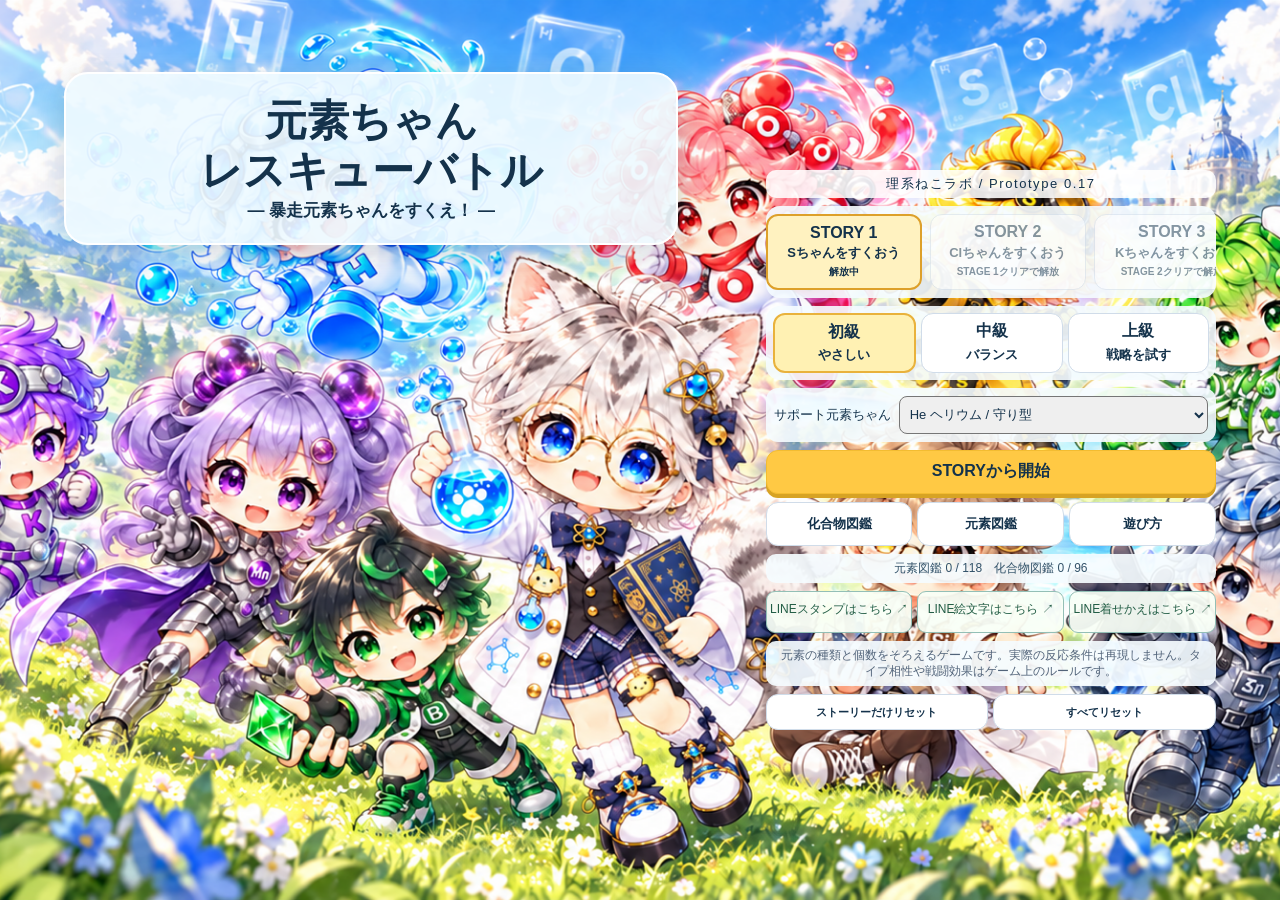
==== docs/preview-017/index.html @ a4f392e4 "Add temporary Prototype 0.17 preview for iPhone validation" ====
<!doctype html><html lang="ja"><head><meta charset="utf-8"><meta name="viewport" content="width=device-width,initial-scale=1,viewport-fit=cover"><title>元素ちゃんレスキューバトル ― 暴走元素ちゃんをすくえ！ ―</title><link rel="icon" href="data:,"><link rel="stylesheet" href="stage.css?v=017-local-20261007"><link rel="stylesheet" href="upgrade.css?v=017-local-20261007"><link rel="stylesheet" href="experience.css?v=017-local-20261007"><link rel="stylesheet" href="identity.css?v=017-local-20261007"></head><body class="recovery015"><main>
<section id="title-screen" class="screen title"><p class="eyebrow">理系ねこラボ / Prototype 0.17</p><div class="title-hero title016"><picture><source media="(max-width:700px)" srcset="assets/title016/mobile.png"><img src="assets/title016/pc.png" alt="原っぱに集まる元素ちゃんたちと理系ねこラボのマイキャラ"></picture><div class="title-copy016"><h1>元素ちゃん<br>レスキューバトル</h1><p class="subtitle">― 暴走元素ちゃんをすくえ！ ―</p></div></div><div id="stage-picker" class="stage-picker"></div><div id="difficulty-picker" class="difficulty-picker"></div><label class="support-picker">サポート元素ちゃん <select id="support-select"></select></label><button id="start-button" class="primary">STORYから開始</button><div class="title-links"><button id="compound-book">化合物図鑑</button><button id="element-book">元素図鑑</button><button class="help-open">遊び方</button></div><p id="collection-progress" class="collection-progress"></p><a class="line-link" href="https://line.me/S/shop/sticker/author/6599833" target="_blank" rel="noopener noreferrer"><b>元素ちゃん達の日常 ↗</b><span>スタンプ・絵文字・着せかえはこちら</span></a><p class="science">元素の種類と個数をそろえるゲームです。実際の反応条件は再現しません。タイプ相性や戦闘効果はゲーム上のルールです。</p></section>
<section id="story-screen" class="screen story" hidden><header><strong id="story-heading"></strong><button id="story-bgm">BGM</button><button id="story-skip">スキップ</button></header><div id="story-cast"></div><div class="dialogue-window"><b id="story-name"></b><p id="story-dialogue"></p><div class="story-controls"><small id="story-step"></small><button id="story-next" class="primary">次へ</button></div></div></section>
<section id="game-screen" class="screen game" hidden><header class="game-header"><b id="stage-label">雑魚戦</b><span id="turn-label"></span><button id="bgm-toggle">BGM OFF</button><button id="se-toggle">SE ON</button><button class="help-open" aria-label="遊び方">?</button></header>
<div class="battle-hud"><section id="enemy-panel" class="hud">
<div id="enemy-avatar"></div><div class="enemy-title"><strong id="enemy-name"></strong><small id="enemy-identity"></small><small id="enemy-gimmick"></small></div>
<div class="hp-line"><label id="enemy-gauge-label">HP</label><b id="enemy-hp-text"></b><progress id="enemy-hp" value="18" max="18"></progress></div>
<div class="enemy-shield">盾 <b id="enemy-shield">0</b> / <span id="break-label">BREAK 0/2</span></div><div id="weakness"></div><div id="rescue-chance" aria-live="polite"></div><div id="resistance"></div>
<div class="next"><small>次の行動</small><b id="next-action"></b></div><div id="enemy-receipt" class="receipt">与ダメージ —</div><div id="mission-strip"></div></section>
<section id="player-panel" class="hud player"><div class="player-summary"><div class="player-top"><strong>元素ラボ</strong><small id="difficulty-label"></small></div><div class="hp-line"><label>HP</label><b id="player-hp-text"></b><progress id="player-hp"></progress></div><div class="player-stats"><span>盾 <b id="shield-value">0</b></span><span>得点 <b id="score-value">0</b></span><span>連鎖 <b id="chain-value">×1.00</b></span><span id="defense-value"></span></div><div id="role-receipt"></div><div id="player-receipt" class="receipt">被ダメージ —</div><small id="role-chain015"></small></div></section></div>
<section class="recipe-panel"><div class="panel-heading"><strong>おすすめ / 作れる <b id="recipe-count"></b></strong><button id="details-button">詳細ヒント</button></div><div id="recipe-list" class="recipe-list"></div></section>
<section class="hand-panel"><div class="panel-heading"><strong>元素ちゃん</strong><small>候補をタップして選択</small></div><div id="hand-grid" class="hand-grid"></div></section>
<footer class="action-bar"><div class="support-row"><span id="support-portrait"></span><div class="support-information"><span id="support-label"></span><div class="charge"><label>サポート <b id="charge-value">0%</b></label><progress id="charge-bar" max="100" value="0"></progress></div></div><button id="special-button">サポート発動</button></div><div id="message" role="status">候補をタップすると必要な元素を選べます。</div><div class="actions"><button id="clear-button">クリア</button><button id="shuffle-button">手札入替</button><button id="emergency-button">緊急入替</button><button id="craft-button" class="primary">組成を完成</button></div></footer></section>
<section id="result-screen" class="screen result" hidden><p id="result-outcome"></p><h1 id="result-title"></h1><div id="rescue-card"></div><div id="result-stats"></div><h2>今回作った化合物</h2><div id="result-list"></div><div class="result-actions"><button id="next-stage-button">次へ</button><button id="replay-button" class="primary">再挑戦</button><button id="title-button">タイトル</button></div></section></main>
<div id="presentation" hidden aria-live="polite"><div id="reaction-particles"></div><div id="presentation-card"></div><small id="composition-counter" hidden></small><div id="reaction-core" hidden></div></div><dialog id="info-modal"><button id="close-modal" class="modal-close">閉じる</button><h2 id="modal-title"></h2><div id="modal-content"></div></dialog><div id="preload" hidden></div>
<script src="preview-storage017.js"></script><script src="data.js?v=017-local-20261007"></script><script src="roles.js?v=017-local-20261007"></script><script src="battle-engine.js?v=017-local-20261007"></script><script src="audio.js?v=017-local-20261007"></script><script src="stage-data.js?v=017-local-20261007"></script><script src="upgrade-data.js?v=017-local-20261007"></script><script src="stage-engine.js?v=017-local-20261007"></script><script src="upgrade-engine.js?v=017-local-20261007"></script><script src="rescue-engine.js?v=017-local-20261007"></script><script src="emblems-v2.js?v=017-local-20261007"></script><script src="identity-data.js?v=017-local-20261007"></script><script src="identity-engine.js?v=017-local-20261007"></script><script src="story-data.js?v=017-local-20261007"></script><script src="content014.js?v=017-local-20261007"></script><script src="content015.js?v=017-local-20261007"></script><script src="content016.js?v=017-local-20261007"></script><script src="content017.js?v=017-local-20261007"></script><script src="story-engine.js?v=017-local-20261007"></script><script src="polish.js?v=017-local-20261007"></script><script src="audio017.js?v=017-local-20261007"></script><link rel="stylesheet" href="rescue013.css?v=017-local-20261007"><link rel="stylesheet" href="final013.css?v=017-local-20261007"><script src="progress015.js?v=017-local-20261007"></script><script src="progress017.js?v=017-local-20261007"></script><script src="special014.js?v=017-local-20261007"></script><script src="engine015.js?v=017-local-20261007"></script><script src="rescue-app.js?v=017-local-20261007"></script><link rel="stylesheet" href="ui014.css?v=017-local-20261007"><script src="ui014.js?v=017-local-20261007"></script><link rel="stylesheet" href="ui015.css?v=017-local-20261007"><script src="ui015.js?v=017-local-20261007"></script><script src="effects017.js?v=017-local-20261007"></script><script src="ui017.js?v=017-local-20261007"></script><link rel="stylesheet" href="ui017.css?v=017-local-20261007"></body></html>
---- docs/preview-017/stage.css ----
:root{font-family:"Yu Gothic","Hiragino Kaku Gothic ProN",Meiryo,sans-serif;color:#152747;background:#e9f0f8}*{box-sizing:border-box}body{margin:0;background:radial-gradient(at 20% 0,#fff8cb,transparent 50%),radial-gradient(at 100% 100%,#d1e9ff,transparent 50%)}button,select{font:inherit;color:inherit}button{cursor:pointer;border:1px solid #d0dce9;border-radius:12px;background:white;padding:8px 12px;min-height:44px;font-weight:700;touch-action:manipulation}button:disabled{opacity:.5}button:focus-visible,select:focus-visible{outline:3px solid #ffae13;outline-offset:2px}.primary{background:#ffc944;box-shadow:0 4px 0 #d7a324;border-color:#f3bc31}[hidden]{display:none!important}.title,.result{text-align:center}.eyebrow{letter-spacing:.12em}h1{font-size:clamp(30px,6vw,52px);line-height:1.2}h1 span{font-size:.48em;letter-spacing:.06em}.difficulty-picker{}.difficulty-picker button{}.difficulty-picker .active{background:#fff1b3;border:2px solid #e9b23c}.difficulty-picker small{}.title-links{}.support-picker{}.support-picker select{border-radius:8px}.science{font-size:12px;line-height:1.8;color:#52647a}
.game-active{}.game{}.game-header{}.game-header b{}.game-header span{}.game-header button{}.battle-hud{}.hud{border:1px solid #d8e4f1;border-radius:16px;background:#ffffffdd}.enemy-top{}.enemy-title{}.enemy-title strong{}.enemy-title small{}#enemy-avatar{}#enemy-avatar img{}.corrupted img{filter:drop-shadow(0 0 4px #bc388a) saturate(1.12)}.corrupted{background:radial-gradient(ellipse,#ad43b84a,transparent 70%);border-radius:50%}.bug{width:42px;height:35px;background:linear-gradient(#82eff3,#36b5df);border:2px solid #408da7;border-radius:45%;display:grid;place-items:center;box-shadow:0 0 12px #57cbe677}.bug:after{content:"• •";font-size:22px;letter-spacing:3px}.hp-line{}.hp-line label{}.hp-line b{}.hp-line progress{}progress{height:9px;border:0;border-radius:20px;overflow:hidden;width:100%;background:#dbe6f0}progress::-webkit-progress-bar{background:#dbe6f0}progress::-webkit-progress-value{background:#f2667d;border-radius:20px}.player progress::-webkit-progress-value{background:#42cea8}.player{background:linear-gradient(130deg,#102748,#21315b);color:white}.player-top{}.player-top small{}.player-stats{}.enemy-shield,#weakness,#resistance{}.next{background:#15284b;color:white;border-radius:8px;padding:4px 8px;display:flex;justify-content:space-between;align-items:center;gap:5px;min-height:31px;font-size:12px}.next small{font-size:10px;white-space:nowrap}.next b{font-size:12px}.receipt{border-radius:6px;background:#e6edf9;color:#193357}.player .receipt{background:#e9ecff;color:#253456}#role-receipt{color:#85f1cf}.charge{}.charge label{}.charge progress::-webkit-progress-value{background:linear-gradient(90deg,#fdc841,#ff8b6b)}
.recipe-panel,.hand-panel,.action-bar{border:1px solid #d0dce9;border-radius:16px;background:#ffffffdc}.panel-heading{}.panel-heading strong{}.panel-heading small{color:#52647a}.panel-heading button{}.recipe-list{scrollbar-width:thin}.recipe-card{border-radius:12px;border:2px solid #ffffff7f;background:linear-gradient(135deg,var(--tc),#25344e);color:white;box-shadow:inset 0 0 0 2px #ffffff18}.type-emblem{position:absolute;inset:0;width:100%;height:100%;pointer-events:none}.recipe-card>strong{z-index:1}.compound-name{z-index:1}.type-role{z-index:1}.effect-summary{z-index:1;text-align:center}.recipe-card.weakness{border-color:#ffdc67;box-shadow:0 0 0 1px #dfac4a}.hand-panel{}.hand-grid{}.element-card{background:linear-gradient(135deg,#fff,var(--tint));border:2px solid #e0e7ef}.element-card img{pointer-events:none}.identity-badge{text-align:left;background:#fffffff0;border:1px solid #cfdaeb;border-radius:8px;z-index:1}.identity-badge strong{}.identity-badge small{}.is-selected{border-color:#eaad20;box-shadow:inset 0 0 0 2px #ffce4b;transform:translateY(-2px)}.card-glow{animation:glow .6s alternate infinite}.action-bar{}.support-row{}.support-row button{}#message{}.actions{}.actions button{}.actions .primary{}
#presentation{position:fixed;inset:0;z-index:20;display:grid;place-items:center;background:#17264d38}#presentation-card{background:linear-gradient(145deg,#fcfeff,#e7f2ff);padding:26px;border:3px solid #fff;border-radius:24px;box-shadow:0 20px 70px #18284d55;text-align:center;width:min(84vw,420px);color:#19294c;transform-origin:center;will-change:transform,opacity}#presentation-card strong{display:block;font-size:40px;line-height:1.3}#presentation-card p{font-size:15px;margin:10px 0;line-height:1.6}#presentation-card img{width:160px;height:175px;object-fit:contain}#presentation-card .discovery{color:#b36b00;font-size:15px}.shake{animation:shake .25s linear}.hit{animation:glow .45s ease}.modal-close{}dialog{border:1px solid #c7d9ed;border-radius:20px}dialog::backdrop{background:#182f5677}.book-grid{}.book-item{border:1px solid #d9e4ef;border-radius:12px;text-align:center;background:#f4f8ff}.book-item img{}.book-item strong,.book-item small{}.book-item p{}.result h1{}.result #rescue-card img{}#result-stats{}#result-list{}.result-chip{background:#e7f1ff;border-radius:8px}.result h2{}.result>button{}@keyframes shake{25%,75%{transform:translateX(5px) rotate(1deg)}50%{transform:translateX(-5px) rotate(-1deg)}}@keyframes glow{50%{filter:brightness(1.25);box-shadow:0 0 15px #ffaa37}}
@media(max-width:600px){.game{}.game-header{}.game-header b{}.game-header span{}.game-header button{}.battle-hud{}.hud{border-radius:12px}.enemy-top{}#enemy-avatar{}.enemy-title strong{}.enemy-title small{}.hp-line{}.hp-line b{}.enemy-shield,#weakness,#resistance{}.next{padding:3px 5px;min-height:27px;display:grid;grid-template-columns:1fr;gap:0}.next small{font-size:9px}.next b{font-size:10px;line-height:14px}.receipt{}.player-top{}.player-top strong{}.player-stats{}.charge label{}#role-receipt{}.recipe-panel,.hand-panel,.action-bar{border-radius:12px}.panel-heading{}.recipe-list{}.recipe-card{}.compound-name{}.type-role{}.effect-summary{}.hand-grid{}.element-card img{}.identity-badge{}.identity-badge strong{}.identity-badge small{}.support-row{}.support-row button{}#message{}.actions button{}.title,.result{}.difficulty-picker{}.difficulty-picker button{}.difficulty-picker small{}#presentation-card{padding:20px}#presentation-card strong{font-size:34px}}
@media(prefers-reduced-motion:reduce){.shake,.hit,.card-glow{animation:none}}
---- docs/preview-017/upgrade.css ----
.stage-picker{}.stage-picker button{}.stage-picker span{}.stage-picker small{}.stage-picker .active,.support-choices .active{border:2px solid #dda02a;background:#fff2c0}
.game{}
#enemy-panel{}.enemy-top{}#enemy-avatar{}#enemy-avatar img{animation:boss-idle 3s ease-in-out infinite}.enemy-title strong{}.enemy-title small{}.enemy-title{}.boss-mode .hp-line{}.enemy-shield,#weakness,#resistance{}.next{min-height:34px}.calming{background:radial-gradient(ellipse,#68d5d566,transparent 75%)}.calming img{filter:drop-shadow(0 0 7px #5ed0ff)}.boss-enter{animation:boss-enter .8s ease-out}.corrupted img{filter:drop-shadow(0 0 7px #b02e96) saturate(1.15)}.bug{margin:44px auto;transform:scale(1.5)}
.recipe-card{border:2px solid #6f879f;background:linear-gradient(130deg,#2a3d5a,#17263e);box-shadow:inset 0 0 0 2px #fff2}.recipe-card.weakness{border-color:#ffc953;background:linear-gradient(130deg,#54442e,#17263e)}.role-mark{font-weight:900;color:var(--role-color);text-shadow:0 1px #061429}.recipe-card strong{}.type-role{background:#ffffff18;border-radius:5px}.effect-summary{font-weight:700}.compound-name{}.identity-badge small{}
.support-row{}.support-row button{}.support-row>span:nth-child(2){}.support-row small{}#support-portrait{}.support-image{border-radius:12px}.support-image img{}.ne-portrait img{position:absolute;width:340%;height:340%;max-width:none;left:-142%;top:-106%;object-fit:fill}.ready{background:linear-gradient(130deg,#fff0aa,#ffb85c);color:#402a0d;border:2px solid #e4a135;box-shadow:0 0 10px #ffce65;animation:ready-pulse 1.2s ease-in-out infinite}
.support-choices{display:grid;grid-template-columns:repeat(2,minmax(0,1fr));gap:8px}.support-choices button{display:grid;gap:6px;text-align:center;padding:8px}.support-choices .support-image{}.support-choices small{font-size:11px}.support-choices span:not(.support-image){}#support-go{}
#reaction-particles{position:fixed;inset:0;pointer-events:none}.reaction-copy{position:absolute;object-fit:contain;filter:drop-shadow(0 0 8px #ffe380);z-index:21;pointer-events:none}#presentation-card{z-index:22;position:relative}.forming{box-shadow:0 0 70px #ffd75d!important;transform:scale(.88)!important}.forming>strong{visibility:hidden}#presentation-card>.support-image{width:180px;height:190px}.is-selected{transform:translateY(-4px);box-shadow:0 0 14px #ffc83b,inset 0 0 0 2px #ffcf4d}.hit{animation:impact .42s ease-in-out}
@keyframes boss-idle{50%{transform:translateY(-4px) rotate(1deg)}}@keyframes boss-enter{from{transform:scale(.8);opacity:.4}to{transform:scale(1);opacity:1}}@keyframes ready-pulse{50%{box-shadow:0 0 18px #ffbf38}}@keyframes impact{25%{transform:translateX(-4px);filter:brightness(1.3)}75%{transform:translateX(4px)}}
@media(max-width:600px){
 .game{}
 .battle-hud{}
 #enemy-panel{}
 .enemy-top{}
 .enemy-title strong{}.enemy-title small{}
 #enemy-avatar{}
 #enemy-panel>.hp-line,#enemy-panel>.enemy-shield,#weakness,#resistance,#enemy-panel>.next{}
 #enemy-panel>.hp-line{}
 #enemy-panel>.hp-line label{}#enemy-hp-text{}#enemy-panel progress{}
 .enemy-shield{}.enemy-shield>span{}
 #weakness,#resistance{}
 .next{gap:2px;padding:4px;min-height:41px}.next b{font-size:11px;line-height:15px;overflow-wrap:anywhere}
 #enemy-receipt{}
 .player{}.player-top strong{}.player-top small{}.player-stats{}.hp-line b{}.receipt{}#role-receipt{}
 .recipe-card{}.role-mark{}.recipe-card strong{}.compound-name{}.type-role{}.effect-summary{}
 .identity-badge{}.identity-badge small{}.element-card img{}
 .support-row button{}.support-row{}#support-label b{}#message{}.actions button{}
 .stage-picker{}.stage-picker button{}.stage-picker span{}.title h1{}.difficulty-picker{}
}
@media(max-height:730px) and (max-width:600px){.game{}.game-active{}}
.recipe-card>strong{}.recipe-card>.role-mark{}.recipe-card>.type-role{}.recipe-card>.compound-name{}.recipe-card>.effect-summary{}.recipe-card{}.recipe-card>*{}
@media(min-width:601px){.hand-grid .element-card img{}}
.barrier:after{content:'□ バリア';position:absolute;inset:20% 10%;border:3px solid #75caff;border-radius:20px;background:#4cafff44;display:grid;place-items:center;font-size:20px;color:white;pointer-events:none;animation:impact .6s}
.recovering:after{content:'＋ 回復';position:absolute;inset:20% 10%;border-radius:20px;background:#3adcac66;display:grid;place-items:center;font-size:22px;pointer-events:none;animation:impact .6s}
.break-reaction{animation:impact .8s ease-in-out;filter:brightness(1.3)}
@media(prefers-reduced-motion:reduce){#enemy-avatar img,.ready,.boss-enter,.hit,.break-reaction,.barrier:after,.recovering:after{animation:none}}
---- docs/preview-017/experience.css ----
.game{}
.battle-hud{}
#enemy-panel{}
#enemy-avatar{}
.enemy-top{}.enemy-title strong{}
#enemy-panel>.hp-line{}
#enemy-panel>.hp-line label{}#enemy-hp-text{}
#enemy-panel>.hp-line progress{}
#enemy-receipt{font-weight:900}
#rescue-chance{font-weight:900;color:#8b4d00}
#rescue-chance:empty{}
.player{}.player>.hp-line,.player>.player-stats,.player>.charge,.player>#role-receipt,.player>#player-receipt{}
.player>.hp-line{}.player>.hp-line b{}.player>.hp-line progress{}
.player>.charge{}.player>.player-top{}
.player>.support-row{border-left:1px solid #ffffff35;text-align:center}
.player #support-portrait{}.player #support-label b{}.player #support-label small{}.player .support-row>span:nth-child(2){}
.player #special-button{}
.action-bar{}#message{}
.recipe-list{}.recipe-card{}.recipe-card>.role-mark{}.recipe-card>strong{}.recipe-card>.compound-name{}.recipe-card>.type-role{}.recipe-card>.effect-summary{}
.recipe-card[data-recommended=true]{border-color:#ffcd62;box-shadow:inset 0 0 0 2px #fff2,0 0 6px #ffd86b66}
.recipe-card[data-recommended=true] .role-mark:after{content:'推';color:#ffd978}
#presentation{background:#17264d22}
#presentation.composition{display:block}
#presentation.composition #presentation-card{position:absolute;left:50%;top:var(--reaction-y);translate:-50% -50%;padding:12px;width:min(82vw,350px);min-height:155px}
#presentation.composition #presentation-card p{margin:5px 0;font-size:12px;line-height:1.4}
#presentation.composition #presentation-card strong{font-size:34px}
#presentation.composition #presentation-card small{font-size:11px}
#presentation.composition #presentation-card.forming{visibility:hidden}
#reaction-core{display:none;position:absolute;left:50%;top:var(--reaction-y);translate:-50% -50%;width:108px;height:108px;border:4px double #9af7ff;border-radius:32%;background:radial-gradient(circle,#f7fdff,#75deee 38%,#1f567b 80%);box-shadow:0 0 calc(15px + var(--level,0)*35px) #9cf8ff;color:#093a57;place-content:center;text-align:center;z-index:23}
#reaction-core span{font-size:10px;font-weight:900}#reaction-core b{display:block;font-size:25px}#presentation.composition #reaction-core.collecting{display:grid}
.core-pulse{animation:core-pulse .18s ease-out}.core-flash{filter:brightness(1.7)}
.near-rescue{background:radial-gradient(ellipse,#ffdd8555,transparent 75%)}.near-rescue img{filter:drop-shadow(0 0 8px #fff2bb) saturate(.9)}
.weak-impact{animation:weak-impact .6s}.break-reaction{animation:weak-impact .7s;filter:brightness(1.3)}
@keyframes core-pulse{50%{scale:1.12}}@keyframes weak-impact{25%{transform:translateX(-7px)}50%{transform:translateX(6px);filter:brightness(1.25)}75%{transform:translateX(-3px)}}
@media(max-width:600px){
 .game{}
 .battle-hud{}
 #enemy-panel{}
 #enemy-avatar{}
 .enemy-title strong{}.enemy-top{}
 #enemy-panel>.hp-line,#enemy-panel>.enemy-shield,#weakness,#resistance,#enemy-panel>.next,#rescue-chance{}
 #enemy-panel>.hp-line{}
 #enemy-panel>.hp-line label{}
 #enemy-hp-text{}
 #enemy-panel>.hp-line progress{}
 #enemy-receipt{}
 #rescue-chance{}.enemy-shield{}
 #weakness,#resistance{}.next{min-height:34px;padding:3px}.next b{font-size:10px;line-height:12px}
 .player{}.player>.hp-line,.player>.player-stats,.player>.charge,.player>#role-receipt,.player>#player-receipt{}
 .player>.hp-line b{}.player>.hp-line progress{}.player>.player-top{}
 .player>.charge{}.player-stats{}.player .receipt{}
 .recipe-list{}.recipe-card{}
 .recipe-card>.role-mark{letter-spacing:-.5px}.recipe-card>strong{}.recipe-card>.compound-name{letter-spacing:-.4px}.recipe-card>.type-role{}.recipe-card>.effect-summary{}
 .element-card{}.element-card img{}
 .identity-badge{}.identity-badge strong{}.identity-badge small{}
 .action-bar{}.support-row{}.support-row button{}
 #support-portrait{}#support-label b{}#support-label small{}.support-row{}
 #message{text-overflow:ellipsis}
 .actions button{}.actions{}
 #presentation.composition #presentation-card{width:300px;padding:9px;min-height:152px}
 #presentation.composition #presentation-card strong{font-size:30px}
 #presentation-card>.support-image{width:150px;height:156px}
}
@media(max-height:730px) and (max-width:600px){.game{}.game-active{}}
@media(prefers-reduced-motion:reduce){.core-pulse,.weak-impact,.break-reaction{animation:none}}
---- docs/preview-017/identity.css ----
/* 0.11 only: numerical HUD, compact recommendations and role effects. */
.battle-hud{}
.game{}
#enemy-avatar{}
#enemy-panel{}
.enemy-top{}
.recipe-card{}
.element-card img{transform:scale(1)}
#enemy-gimmick{color:#866025;text-overflow:ellipsis}
.hp-line{}
.hp-line progress{}
.hp-line b{text-align:right}
.compound-name{font-weight:900!important}
.recipe-card{}
.recipe-card{}
.recipe-card>.role-mark{}
.recipe-card .type-role{}
.role-mark:after{content:none!important}
.recommend-tag{background:#ffdf68;color:#573800;border-radius:8px;font-weight:900;z-index:2}
.reason-summary{color:#fff1b2;font-weight:800;z-index:1}
.hp-line label{}.hp-line b{}.hp-line progress{}
.recipe-card sub{}
.ar-portrait img{width:300%!important;height:300%!important;max-width:none!important;position:absolute;left:-52%!important;top:-120%!important;object-fit:contain}
.presentation[data-role] .presentation-card{background:radial-gradient(circle at 25% 10%,#46557e,#121d38 72%);color:white;border:3px double #a7bcff;box-shadow:0 0 0 5px #17274a99,0 12px 34px #17274a80,inset 0 0 30px #718bff44}
.presentation[data-role=ATTACK] .presentation-card{border-color:#ffb77a;background:radial-gradient(circle at 25% 10%,#b54f35,#441d32 72%)}
.presentation[data-role=HEAL] .presentation-card{border-color:#9dfad8;background:radial-gradient(circle at 25% 10%,#278d77,#102f44 72%)}
.presentation[data-role=DEFENSE] .presentation-card,.presentation[data-role=SHIELD] .presentation-card{border-color:#9adaff;background:radial-gradient(circle at 25% 10%,#416eae,#152440 72%)}
.ability-role{font-size:16px;font-weight:900;letter-spacing:2px;color:#ffeaac}
.presentation-card .compound-name{color:inherit}
.presentation-card .reaction-core{background:radial-gradient(circle,#fff6b8,#ff874b 70%,#952955)!important;border:4px double #fff8d0!important;box-shadow:0 0 28px #ffaf65!important}
.presentation[data-role=HEAL] .reaction-core{border-radius:50%!important;background:radial-gradient(circle,#d7fff2,#4ed9a1 70%,#1b7762)!important}
.presentation[data-role=DEFENSE] .reaction-core,.presentation[data-role=SHIELD] .reaction-core{border-radius:12px 12px 40px 40px!important;background:linear-gradient(135deg,#e4f5ff,#508ed5)!important}
.role-receipt,#role-receipt,#enemy-receipt{font-weight:900!important}
@media(max-width:600px){
 .game{}
 .battle-hud{}
 #enemy-avatar{}
 #enemy-panel{}
 #enemy-panel>.hp-line,#enemy-panel>.enemy-shield,#weakness,#resistance,#enemy-panel>.next,#rescue-chance{}
 #enemy-gimmick{}
 .enemy-title{}
 .enemy-top{}
 .element-card img{transform:scale(1.06)}
 .hp-line{}
 .hp-line b{text-align:left!important}
 .hp-line progress{}
 .recipe-card{}
 .recipe-card .role-mark{}
 .recipe-card .formula{}
 .compound-name{}
 .recommend-tag{}
 .effect-summary{}
 .reason-summary{}
 .element-card img{}
 .support-row{}
 .support-row .support-portrait{}
 .support-row button{}
 #enemy-receipt,#role-receipt{}
 .player-panel{}
 .player-panel h2{}
}
#presentation[data-role] #presentation-card{background:radial-gradient(circle at 25% 10%,#46557e,#121d38 72%);color:white;border:3px double #a7bcff;box-shadow:0 0 0 5px #17274a99,0 12px 34px #17274a80,inset 0 0 30px #718bff44}
#presentation[data-role=ATTACK] #presentation-card{border-color:#ffb77a;background:radial-gradient(circle at 25% 10%,#b54f35,#441d32 72%)}
#presentation[data-role=HEAL] #presentation-card{border-color:#9dfad8;background:radial-gradient(circle at 25% 10%,#278d77,#102f44 72%)}
#presentation[data-role=DEFENSE] #presentation-card,#presentation[data-role=SHIELD] #presentation-card{border-color:#9adaff;background:radial-gradient(circle at 25% 10%,#416eae,#152440 72%)}
#presentation[data-role] #reaction-core{border:4px double #fff8d0!important;box-shadow:0 0 28px #ffaf65!important}
#presentation[data-role=HEAL] #reaction-core{border-radius:50%!important;background:radial-gradient(circle,#d7fff2,#4ed9a1 70%,#1b7762)!important}
#presentation[data-role=DEFENSE] #reaction-core,#presentation[data-role=SHIELD] #reaction-core{border-radius:12px 12px 40px 40px!important;background:linear-gradient(135deg,#e4f5ff,#508ed5)!important}
---- docs/preview-017/rescue013.css ----
/* 0.13: small, opaque reading panel; original one-by-one absorption stays intact. */
#presentation #presentation-card,#presentation[data-phase=absorbing] #presentation-card.forming{background:linear-gradient(145deg,#fffef8,#eaf7ff)!important;border:3px solid #e4ba56!important;border-radius:24px!important;box-shadow:0 8px 32px #10264d66!important;color:#152a48!important;text-shadow:none!important;}
#presentation.composition #presentation-card{padding:18px 22px!important;width:min(88vw,480px)!important}
#presentation[data-phase=absorbing] #presentation-card.forming>*{opacity:1!important}
#presentation-card>span,#presentation-card>p,#presentation-card>small{font-weight:800!important}
#presentation-card .completion-name{line-height:1.25!important;margin:10px 0!important}
#composition-counter{translate:-50% 155px!important;background:#17325f!important;z-index:106}
.element-card{}
.element-card img{box-sizing:border-box;transform:none!important}
.selection-order{z-index:3;border-radius:50%;background:#15395e;color:#fff;font-weight:900;box-shadow:0 0 8px #fff}
.element-card.is-selected{box-shadow:inset 0 0 0 3px #e6ad29,0 0 12px #ffd967!important}
.recipe-card.is-picked{box-shadow:inset 0 0 0 3px #ffda69,0 0 8px #ffcd55!important}
.support-row{background:#eef7ff!important;border:1px solid #c4d9ec;border-radius:14px}
#support-portrait{}
#support-label{}#support-label b{}#support-label small{}#support-label .support-effect{color:#245775;font-weight:800}
#special-button{}
.support-choices>button{display:grid!important;grid-template-columns:86px minmax(0,1fr)!important;align-content:center;gap:5px!important;flex-basis:260px!important;min-height:150px!important;text-align:left;background:#eef7ff}
.support-choices .support-image{}.support-choices b,.support-choices small,.support-choices strong{grid-column:2}
.locked-book{background:#24354d!important;color:#d5dfec!important;min-height:210px}.locked-book .unknown-avatar{font-size:56px;line-height:100px;background:#17283c;border-radius:42% 42% 35% 35%;width:100px;align-self:center;color:#bac9d8}.locked-book strong{font-size:25px}.locked-book p{color:#d5dfec}
.collection-progress{color:#325269}.line-link{display:flex;flex-direction:column;justify-content:center;align-items:center;min-height:48px;margin:10px auto;color:#19543e;text-decoration:none;background:#eaffed;border-radius:12px;border:1px solid #aad6b2;font-size:12px;max-width:380px}.line-link b{font-size:14px}
#mission-strip{font-size:11px;font-weight:800;color:#354d68;display:flex;flex-wrap:wrap;gap:4px 10px;margin-top:3px}.mission-done{color:#805809}.collection-toast{position:fixed;z-index:120;left:50%;top:70px;transform:translateX(-50%);width:min(88vw,440px);padding:14px;background:#fffcec;border:2px solid #efc552;border-radius:16px;box-shadow:0 5px 24px #102e4c55;color:#15324e;font-weight:800;animation:registration-flash .5s ease-out;pointer-events:none}.collection-toast strong{display:block;font-size:20px}.collection-toast small{display:block;font-size:12px;line-height:1.4}.collection-toast img{height:60px;width:60px;object-fit:contain;float:left;margin-right:10px}.study-card{background:#eef9ff;border:1px solid #bed9ec;border-radius:16px}.study-card b{}.combo-pop{position:absolute;right:10px;bottom:28px;color:#694512;background:#fff7d8;border-radius:12px;padding:8px;z-index:5;font-weight:900;animation:registration-flash .5s}
@keyframes registration-flash{0%{filter:brightness(2);scale:.9}50%{filter:brightness(1.3);scale:1.05}100%{filter:none;scale:1}}
@media(max-width:600px){.element-card img{}.support-row{}#support-portrait{}#support-label{}#support-label b{}#support-label small{}#special-button{}.game{}.support-choices>button{flex-basis:230px!important;grid-template-columns:92px minmax(0,1fr)!important}.support-choices .support-image{}#presentation.composition #presentation-card{padding:14px!important}#presentation-card .completion-name{font-size:25px!important}#composition-counter{translate:-50% 155px!important;font-size:14px}#mission-strip{font-size:9px;line-height:11px;gap:2px 6px}.collection-toast{top:45px}.title{}.title .stage-picker{}.title .line-link{}.title h1{}}
@media(prefers-reduced-motion:reduce){.collection-toast,.combo-pop{animation:none}}
---- docs/preview-017/final013.css ----
@media(max-width:600px){.element-card img{}}
.collection-toast img{animation:portrait-reveal .65s ease-out}
#presentation-card.forming>strong{visibility:visible!important;opacity:1!important}
@keyframes portrait-reveal{0%{filter:brightness(0);opacity:1}35%{filter:brightness(0)}60%{filter:brightness(3)}100%{filter:none}}
@media(prefers-reduced-motion:reduce){.collection-toast img{animation:none}}
---- docs/preview-017/ui014.css ----
.line-links{}.line-links a{border:1px solid #b4c7c9;border-radius:10px;color:#225d45;text-decoration:none;background:#f0fff5}.reset-links{}.reset-links button{}.title .stage-picker{}
.recipe-card[data-role=ATTACK]{background:linear-gradient(145deg,#fff5f1,#ffd9d1)!important;border-color:#ae2837!important;color:#67182a!important}.recipe-card[data-role=DEFENSE],.recipe-card[data-role=SHIELD]{background:linear-gradient(145deg,#f3fbff,#cee6ff)!important;border-color:#2765a3!important;color:#153e70!important}.recipe-card[data-role=HEAL]{background:linear-gradient(145deg,#f2fff7,#c9efda)!important;border-color:#28794f!important;color:#174b31!important}.recipe-card[data-role=UTILITY],.recipe-card[data-role=COMBO_SUPPORT]{background:linear-gradient(145deg,#fffef0,#ffecb0)!important;border-color:#907114!important;color:#624a05!important}
.recipe-card>strong,.recipe-card>.compound-name,.recipe-card small,.recipe-card>.role-mark{color:inherit!important;text-shadow:none!important}.recipe-card>.compound-name{font-weight:900!important}.recipe-card>.role-mark{background:#ffffffa6;border-radius:5px}.recipe-card.weakness{box-shadow:inset 0 0 0 2px #e7b600,0 0 9px #ffd44c;animation:weak-aura 1.8s ease-in-out infinite}.recipe-card.manual-only{cursor:default}.auto-select-control{font-size:10px;display:flex;align-items:center;gap:3px}.auto-select-control[hidden]{display:none}.auto-select-control input{width:18px;height:18px;margin:0}
#presentation.composition[data-role=ATTACK] #presentation-card{background:linear-gradient(135deg,#fff8f4,#ffd4cb)!important;border-color:#b73142!important;color:#641724!important}#presentation.composition[data-role=DEFENSE] #presentation-card,#presentation.composition[data-role=SHIELD] #presentation-card{background:linear-gradient(135deg,#f5fcff,#c8e5ff)!important;border-color:#286ba8!important;color:#133f70!important}#presentation.composition[data-role=HEAL] #presentation-card{background:linear-gradient(135deg,#f5fff8,#bcf0d6)!important;border-color:#25805b!important;color:#164f39!important}#presentation.composition[data-role=UTILITY] #presentation-card,#presentation.composition[data-role=COMBO_SUPPORT] #presentation-card{background:linear-gradient(135deg,#fffef2,#ffe9a4)!important;border-color:#a37c16!important;color:#5c450a!important}#presentation.composition #presentation-card .completion-name{color:inherit!important}#presentation-card .ability-role{color:inherit!important;background:#ffffffa6!important}
.synthesis-row{}.synthesis-row label{font-weight:900}.synthesis-row progress{accent-color:#da9b10}.synthesis-row button{background:#fff1b2;border-color:#b88415;color:#593901}.synthesis-row .ready{box-shadow:0 0 12px #ffd345;animation:weak-aura 1.3s infinite}.game{}
.book-controls{z-index:2;background:#fff}.book-controls select,.book-controls button{}.book-controls span{}.book-new{position:relative;outline:3px solid #f6b300;animation:book-unlock 1s}.book-new-label{display:block;background:#ffe369;color:#604000;font-size:12px;font-weight:900;border-radius:6px;padding:3px}.book-new .book-portrait{animation:book-reveal .8s both}.confirm-actions{display:flex;gap:20px;justify-content:center}.confirm-actions button{min-width:90px;min-height:44px}.special-choices{}.special-choices button{background:#fff4bc}.special-choices b{}.special-choices strong{}.special-stack{position:fixed;left:50%;top:68%;width:105px;z-index:30;text-align:center;font-size:20px;font-weight:900;color:#463000;filter:drop-shadow(0 0 12px #ffe36b)}.special-stack img{width:100px;height:100px;object-fit:contain;filter:drop-shadow(-10px 0 2px #ffffffb0) drop-shadow(10px 0 2px #ffd840b0)}.special-stack b{display:block;background:#fff4c2;border:2px solid #b57b00;border-radius:8px}.special-stack span{position:absolute;right:-14px;top:15px;background:#fff;border-radius:50%;font-size:16px;padding:5px}.special-synthesis #presentation-card{box-shadow:0 0 0 6px #ffec81,0 0 50px #ffd236!important}.special-synthesis .flight-token{width:110px;height:110px;box-shadow:0 0 0 8px #ffed82,0 0 45px #ffc231}.special-blessing{box-shadow:inset 0 0 0 4px #ffe355,0 0 24px #77ffd1}
.impact-ring{position:absolute;left:28%;top:45%;z-index:6;border:3px solid #e99842;border-radius:50%;width:70px;height:70px;display:grid;place-items:center;color:#752819;font-size:17px;font-weight:900;pointer-events:none;animation:impact-ring .85s both}.impact-ring.weak,.impact-ring.special{border:6px double #ffc533;background:#fff6c9b0;width:110px;height:110px;color:#8a3114}.impact-ring.special{width:135px;height:135px}.impact-ring.resist{width:35px;height:35px;border:1px solid #a0acb7;color:#596677;font-size:11px;animation:gentle-tap .65s}.impact-spark{position:absolute;left:35%;top:50%;z-index:5;width:6px;height:6px;background:#ffd146;border-radius:2px;animation:impact-spark .75s both;--angle:0deg}.impact-spark.resist{background:#a8b2bd;width:3px;height:3px}.impact-now[data-impact=weak] #enemy-avatar,.impact-now[data-impact=special] #enemy-avatar{animation:enemy-impact .5s}.impact-now[data-impact=resist] #enemy-avatar{animation:gentle-tap .3s}
/* Original masters stay byte-identical. Masks remove stamp lettering only in display. */
img[src$="/Si.png"]{clip-path:polygon(55% 8%,100% 8%,100% 100%,30% 100%,30% 70%,40% 60%,40% 43%,50% 35%,50% 20%)}img[src$="/Zn.png"]{clip-path:polygon(27% 7%,67% 0%,78% 13%,79% 100%,17% 100%,17% 75%,25% 58%,20% 32%)}
@keyframes weak-aura{50%{box-shadow:inset 0 0 0 2px #f6c837,0 0 14px #ffd650}}@keyframes book-unlock{35%{box-shadow:0 0 30px #ffd129;filter:brightness(1.4)}}@keyframes book-reveal{0%{filter:brightness(0)}45%{filter:brightness(2)}100%{filter:none}}@keyframes impact-ring{0%{opacity:0;transform:scale(.3)}20%{opacity:1}100%{opacity:0;transform:scale(1.4)}}@keyframes impact-spark{0%{transform:rotate(var(--angle)) translateX(0);opacity:1}100%{transform:rotate(var(--angle)) translateX(65px);opacity:0}}@keyframes enemy-impact{20%{transform:translateX(-6px)}40%{transform:translateX(6px)}60%{transform:translateX(-3px)}80%{transform:translateX(3px)}}@keyframes gentle-tap{50%{transform:translateX(1px)}}
@media(max-width:600px){.title .stage-picker{}.title h1{}.title .stage-picker button{}.line-links{}.line-links a{}.reset-links{}.game{}.recipe-panel .panel-heading{}.recipe-panel .panel-heading strong{}.auto-select-control{font-size:9px}.auto-select-control input{width:16px;height:16px}.recipe-card{}.synthesis-row{}.synthesis-row button{}#presentation.composition #presentation-card .completion-name{font-size:25px!important}.book-mode{}.impact-ring{left:25%;top:42%}}
@media(max-width:600px){.game{}.action-bar{}.synthesis-row{}.action-bar .support-row{}.action-bar #support-portrait{}.action-bar #support-label small{}.action-bar #support-label b{}.action-bar #message{}.actions{}.actions button{}}
@media(prefers-reduced-motion:reduce){.recipe-card.weakness,.synthesis-row .ready,.book-new,.book-new .book-portrait,.impact-ring,.impact-spark,.impact-now #enemy-avatar{animation:none!important}.impact-spark{display:none}.special-stack img{filter:none}}
---- docs/preview-017/ui015.css ----
/* Single layout owner for the 0.15 local recovery. Legacy visual/effect rules remain. */
.game-active{height:100dvh;overflow:auto}
.game{height:100dvh;min-height:0;display:grid;grid-template-rows:42px auto 184px minmax(180px,1fr) 128px;gap:8px;padding:10px 14px max(10px,env(safe-area-inset-bottom));overflow:visible}
.game-header{display:flex;align-items:center;gap:8px;min-width:0}.game-header b{font-size:14px}.game-header span{font-size:12px;flex:1}.game-header button{min-height:36px;padding:5px 8px;font-size:12px}
.battle-hud{display:grid;grid-template-columns:minmax(0,1.6fr) minmax(0,1fr);gap:10px;min-width:0}
.hud{padding:10px;border-radius:16px;position:relative;min-width:0;overflow:visible}
#enemy-panel{display:grid;grid-template-columns:190px minmax(0,1fr);grid-template-rows:auto;gap:4px 12px;align-items:start}
#enemy-avatar{grid-column:1;grid-row:1/5;position:static;width:190px;height:180px;display:grid;place-items:center;align-self:center;margin:0}
#enemy-avatar img{width:100%;height:100%;object-fit:contain;padding:6px;object-position:center}
.bug{width:66px;height:58px;margin:auto;transform:none}
.enemy-title{grid-column:2;display:grid;gap:2px;min-width:0;align-self:start}
#enemy-name{font-size:21px;line-height:26px;min-height:26px;white-space:normal;margin:0}
#enemy-identity{font-size:13px;line-height:17px}#enemy-gimmick{font-size:12px;line-height:16px;overflow-wrap:anywhere}
.hp-line{display:grid;grid-template-columns:1fr auto;gap:3px;min-width:0;padding:0;margin:0;height:auto;min-height:0;align-items:center;position:static}
.hp-line label{font-size:12px;line-height:16px}.hp-line b{font-size:16px;line-height:20px;white-space:nowrap}.hp-line progress{grid-column:1/3;position:static;width:100%;height:8px;margin:0;min-width:0}
#enemy-panel>.hp-line{grid-column:2}.enemy-shield{grid-column:2;font-size:13px;line-height:19px;margin:0}
#weakness{grid-column:2;font-size:13px;line-height:19px;margin:0;min-width:0;overflow-wrap:anywhere}
.enemy-meta{grid-column:1/3;display:grid;grid-template-columns:minmax(0,1fr) minmax(0,1fr);gap:4px;align-items:center}
#rescue-chance{font-size:12px;line-height:16px;min-height:16px;display:block;margin:0}#resistance{font-size:11px;line-height:16px;margin:0;display:block}
.next{display:flex;align-items:center;gap:6px;min-height:26px;padding:4px 7px;margin:0}.next small{font-size:11px;white-space:nowrap}.next b{font-size:12px;line-height:16px;overflow-wrap:anywhere}
.receipt{font-size:12px;line-height:18px;padding:3px 6px;margin:0;min-height:24px;white-space:normal}
#mission-strip{grid-column:1/3;display:flex;flex-wrap:wrap;gap:3px 8px;min-height:18px;margin:0;font-size:11px;line-height:16px}
.player{display:grid;grid-template-columns:minmax(0,1fr) minmax(150px,.65fr);gap:10px;align-items:center}
.player-summary{display:grid;gap:6px;min-width:0}.player-top{display:flex;align-items:center;justify-content:space-between;min-height:22px;padding:0}.player-top strong{font-size:17px}.player-top small{font-size:12px}
.player-stats{display:flex;flex-wrap:wrap;gap:4px 12px;justify-content:space-between;font-size:13px;line-height:20px}
#role-receipt{font-size:12px;line-height:16px;min-height:16px;overflow-wrap:anywhere}#role-chain015{font-size:12px;line-height:16px;min-height:0}#role-chain015:empty{display:none}
.special-hud{display:grid;gap:7px;padding:9px;background:linear-gradient(145deg,#40356b,#654695);border:2px solid #c7a6f1;border-radius:12px;align-content:center;min-width:0}
.special-hud label{display:flex;flex-wrap:wrap;justify-content:space-between;gap:4px;align-items:center;font-size:13px;font-weight:900}.special-hud progress{height:10px;width:100%}.special-hud progress::-webkit-progress-value{background:linear-gradient(90deg,#ffc93e,#f9aaff)}.special-hud progress::-moz-progress-bar{background:#ffc93e}.special-hud button{min-height:44px;font-size:13px;padding:5px}.special-hud.is-ready{box-shadow:0 0 15px #ffdc74;border-color:#ffe685}.special-hud.is-ready label{color:#fff3a1}
.recipe-panel,.hand-panel,.action-bar{padding:8px;border-radius:14px;min-height:0;min-width:0;overflow:visible}
.recipe-panel{display:grid;grid-template-rows:26px minmax(0,1fr);gap:4px}.panel-heading{display:flex;align-items:center;justify-content:space-between;gap:4px;min-width:0}.panel-heading strong{font-size:13px}.panel-heading small{font-size:11px}.panel-heading button{min-height:26px;padding:3px 7px;font-size:11px}
.recipe-list{display:flex;align-items:stretch;gap:7px;min-height:0;overflow-x:auto;overflow-y:auto;padding:0 2px 5px;scrollbar-width:thin}
.recipe-card{display:grid;grid-template-rows:20px 28px minmax(32px,auto) auto auto auto;align-content:start;justify-items:center;gap:1px;flex:0 0 172px;min-width:172px;height:max-content;min-height:138px;padding:5px 7px;overflow:visible;position:relative}
.recipe-card>*{min-width:0;flex-shrink:1;order:initial}.recipe-card>.role-mark{justify-self:start;align-self:start;font-size:12px;line-height:18px;min-height:18px;padding:0 4px;position:static;transform:none}
.recipe-card>strong{font-size:24px;line-height:28px}.recipe-card>.compound-name{font-size:15px;line-height:16px;min-height:32px;font-weight:900;display:flex;align-items:center;text-align:center;overflow-wrap:anywhere}
.recipe-card>.effect-summary{font-size:11px;line-height:14px;text-align:center;white-space:normal;word-break:normal}.recipe-card>.type-role{display:block;font-size:10px;line-height:13px;padding:0}.recipe-card>.reason-summary{font-size:10px;line-height:13px;margin:0}.recommend-tag{position:absolute;top:3px;right:3px;font-size:9px;line-height:13px;padding:1px 3px}
.hand-panel{display:grid;grid-template-rows:22px minmax(0,1fr);gap:4px}.hand-grid{display:grid;grid-template-columns:repeat(8,minmax(0,1fr));gap:7px;min-height:0;padding:0}
.element-card{position:relative;padding:0;min-width:0;min-height:0;display:grid;place-items:center;overflow:visible}.element-card img{position:absolute;top:24px;left:2%;width:96%;height:calc(100% - 29px);margin:0;padding:3px;object-fit:contain;object-position:center;transform:none}
.identity-badge{position:absolute;top:3px;left:3px;display:grid;min-width:0;max-width:90%;padding:1px 3px;z-index:2}.identity-badge strong{font-size:15px;line-height:16px}.identity-badge small{font-size:9px;line-height:10px;white-space:nowrap}.selection-order{position:absolute;top:3px;right:3px;width:23px;height:23px;font-size:14px}.is-selected{transform:none}
.action-bar{display:grid;grid-template-columns:minmax(0,1.25fr) minmax(0,1fr);grid-template-rows:minmax(0,1fr) 20px;gap:4px 10px}
.support-row{grid-column:1;grid-row:1/3;display:grid;grid-template-columns:114px minmax(0,1fr);gap:6px;padding:4px;border-radius:12px;background:linear-gradient(120deg,#d8f5ff,#f2f8ff);color:#183451;align-items:center;min-width:0;position:static;width:auto;height:auto;margin:0}
#support-portrait{width:114px;height:100%;min-height:94px;display:block}.support-image,.support-image img{width:100%;height:100%;object-fit:contain;padding:3px;transform:none;position:static;display:block}.support-information{min-width:0;display:grid;grid-template-columns:minmax(0,1fr) 116px;gap:5px}#support-label{grid-column:1/3;display:grid;gap:2px;color:inherit}#support-label b{font-size:15px;line-height:18px}#support-label small{font-size:11px;line-height:14px}.charge{display:grid;gap:3px;margin:0;min-width:0;align-self:center}.charge label{font-size:11px;line-height:14px}.charge progress{height:7px;width:100%;min-width:0}#special-button{min-height:44px;padding:4px;font-size:12px}
#message{grid-column:2;grid-row:2;font-size:11px;line-height:16px;min-height:0;display:block;margin:0}.actions{grid-column:2;grid-row:1;display:flex;align-items:center;gap:5px;min-width:0}.actions button{min-height:46px;font-size:12px;padding:5px;flex:1}.actions .primary{flex:1.2}
#info-modal{width:min(1000px,94vw);max-width:1000px;max-height:88dvh;padding:12px;border-radius:16px;overflow:hidden;grid-template-rows:auto minmax(0,1fr);gap:10px}#info-modal[open]{display:grid}#modal-title{margin:0;padding-right:70px;font-size:20px;line-height:28px;min-height:36px}#close-modal{position:absolute;right:10px;top:8px;min-height:36px;padding:4px 9px;float:none}#modal-content{min-height:0;max-height:none;overflow:auto;overscroll-behavior:contain;padding:2px}
.special-grid015{display:grid;grid-template-columns:repeat(auto-fit,minmax(min(190px,100%),1fr));gap:8px}.special-grid015 button{display:grid;grid-template-rows:auto auto minmax(36px,auto) auto auto;align-content:start;gap:6px;min-height:176px;min-width:0;padding:10px;border:2px solid #bf9dd9;border-radius:14px;background:linear-gradient(135deg,#fffdf0,#efe0ff);color:#34233b;overflow-wrap:anywhere;white-space:normal}.special-grid015 button>b{font-size:24px;line-height:29px}.special-grid015 strong{font-size:16px;line-height:19px}.special-grid015 small{font-size:12px;line-height:16px}.special-grid015 button:disabled{opacity:1;cursor:default}.special-grid015 .locked-special{background:#303447;color:#dee1e9;border-color:#646779}.library-note{font-size:12px;line-height:18px;margin:0 0 8px}
.book-controls{position:sticky;top:0;z-index:5;background:#fff;display:flex;flex-wrap:wrap;align-items:center;gap:8px;padding:5px}.book-controls select{max-width:150px;font-size:12px;min-height:32px}.book-grid{display:grid;grid-template-columns:repeat(auto-fit,minmax(150px,1fr));gap:10px}.book-item{padding:10px;min-width:0;position:relative}.book-portrait{display:block;height:150px}.book-portrait img{width:100%;height:100%;object-fit:contain}.book-item strong,.book-item small{display:block}.book-item p{font-size:12px;line-height:18px}.book-new{outline:3px solid #eab923}.book-new-label{display:block;font-weight:900;color:#805400;background:#ffeb95;padding:4px;position:sticky;top:0;z-index:2}.book-pending .unknown-avatar{height:150px}.book-connections{display:flex;flex-wrap:wrap;gap:4px}.book-chip{min-height:38px;font-size:12px;padding:4px 7px}.book-released{animation:recovery-reveal .3s ease-out}
.title{width:min(1080px,100%);max-width:1080px;margin:auto;padding:14px 24px;text-align:center}.eyebrow{font-size:12px;margin:0 0 6px}.title-hero{display:grid;grid-template-columns:minmax(120px,1fr) 2fr minmax(120px,1fr);align-items:center;gap:10px;background:radial-gradient(ellipse,#fff9dc,#e6f5ff);border-radius:24px;padding:8px;box-shadow:inset 0 0 30px #fff,0 5px 20px #d6e8ee}.title-hero img{width:100%;height:170px;object-fit:contain;padding:5px}.title h1{font-size:clamp(28px,4vw,46px);line-height:1.2;margin:0}.subtitle{font-size:14px;line-height:20px;margin:8px 0 0}.stage-picker{display:grid;grid-template-columns:repeat(5,minmax(0,1fr));gap:7px;margin:12px 0}.stage-picker button{padding:8px 4px;min-height:74px}.difficulty-picker{display:grid;grid-template-columns:repeat(3,1fr);gap:7px;margin:10px 0}.difficulty-picker button{display:grid;gap:3px;padding:7px;min-height:56px}.support-picker{display:block;margin:10px 0}.support-picker select{padding:6px;max-width:100%}.title-links{display:flex;gap:7px;justify-content:center;margin-top:12px;flex-wrap:wrap}.collection-progress{font-size:12px;margin:8px}.line-links{display:flex;justify-content:center;gap:7px;flex-wrap:wrap;margin:8px 0}.line-links a{min-height:40px;padding:8px;font-size:12px}.reset-links{display:flex;justify-content:center;gap:6px;margin:8px}.reset-links button{min-height:36px;font-size:11px;padding:6px}.science{font-size:11px;line-height:17px;margin:8px 0}
.result{width:min(1080px,100%);max-width:1080px;height:100dvh;display:grid;grid-template-rows:auto auto auto auto auto minmax(50px,1fr) auto;gap:8px;padding:14px 20px;text-align:center;margin:auto;min-height:0}.result>p,.result>h1,.result>h2{margin:0}.result h1{font-size:30px;line-height:38px}.result h2{font-size:17px;line-height:23px}.rescue-rank015{font-size:22px;color:#a76b0b;margin:0}.result-summary{display:grid;grid-template-columns:1fr 1fr;gap:12px;align-items:center}.result-character{display:grid;grid-template-columns:170px minmax(0,1fr);align-items:center;gap:8px}.result #rescue-card img{width:170px;height:170px;object-fit:contain}.result-character p{font-size:13px;line-height:20px}.study-card{margin:0;padding:10px;display:grid;gap:6px;text-align:left}.study-card b{font-size:19px;line-height:25px}.study-card p{font-size:13px;line-height:20px;margin:0}.study-card button{min-height:40px;font-size:13px}#result-stats{display:grid;grid-template-columns:repeat(4,1fr);gap:8px;margin:0}#result-stats div{padding:7px;font-size:13px}#result-stats b{display:block;font-size:21px}#result-list{display:flex;align-content:flex-start;flex-wrap:wrap;justify-content:center;gap:6px;overflow:auto;min-height:0;margin:0;padding:6px}.result-chip{padding:6px;font-size:12px;line-height:18px}.result-actions{display:flex;justify-content:center;gap:8px}.result-actions button{min-height:44px;flex:1;max-width:240px;font-size:14px;margin:0}
@keyframes recovery-reveal{from{opacity:.1;transform:scale(.96)}to{opacity:1;transform:none}}
.hero-allies{grid-column:1/-1;display:grid;grid-template-columns:repeat(5,minmax(0,1fr));gap:8px;max-width:600px;width:100%;justify-self:center}.hero-allies figure{margin:0;min-width:0;border-radius:18px;background:linear-gradient(180deg,#ffffffa0,#fff1cc80);border:1px solid #c2dce8}.hero-allies img{height:90px;padding:3px}.hero-allies figcaption{font-size:12px;line-height:16px;font-weight:900;color:#38577a}.hero-allies figure:nth-child(even){background:linear-gradient(180deg,#ffffffb0,#e2f8ed)}
@media(max-width:1000px){.player{grid-template-columns:minmax(0,1fr) 145px;gap:6px}#enemy-panel{grid-template-columns:150px minmax(0,1fr)}#enemy-avatar{width:150px;height:160px}.support-row{grid-template-columns:106px minmax(0,1fr)}#support-portrait{width:106px;height:100%}.actions button{font-size:11px;padding:4px}.recipe-card{flex-basis:150px;min-width:150px}}
@media(max-width:700px){
 .game{grid-template-rows:36px auto 158px minmax(164px,1fr) 158px;gap:4px;padding:6px 6px max(12px,env(safe-area-inset-bottom))}.game-header{gap:4px}.game-header b{font-size:11px}.game-header span{font-size:10px}.game-header button{font-size:10px;min-height:32px;padding:3px 5px}
 .battle-hud{grid-template-columns:minmax(0,1fr);gap:4px}.hud{padding:6px;border-radius:12px}#enemy-panel{grid-template-columns:112px minmax(0,1fr);gap:2px 7px}#enemy-avatar{width:112px;height:112px}#enemy-avatar img{padding:4px}#enemy-name{font-size:17px;line-height:21px;min-height:21px}#enemy-identity{font-size:11px;line-height:14px}#enemy-gimmick{font-size:11px;line-height:14px}.enemy-title{gap:0}.hp-line label{font-size:11px;line-height:14px}.hp-line b{font-size:14px;line-height:17px}.hp-line progress{height:7px;gap:2px}.enemy-shield,#weakness{font-size:11px;line-height:15px}.enemy-meta{gap:2px 5px}#rescue-chance{font-size:11px;line-height:15px;min-height:15px}#resistance{font-size:10px;line-height:13px}.next{min-height:24px;padding:3px 5px;gap:4px}.next small{font-size:10px}.next b{font-size:11px;line-height:14px}.receipt{font-size:11px;line-height:15px;min-height:21px;padding:2px 4px}#mission-strip{font-size:10px;line-height:14px;gap:2px 5px;min-height:14px}
 .player{grid-template-columns:minmax(0,1fr) 124px;gap:6px}.player-summary{grid-template-columns:1fr 1fr;gap:2px 4px}.player-top{grid-column:1;min-height:16px;align-self:start;gap:3px;flex-wrap:wrap}.player-top strong{font-size:12px}.player-top small{font-size:10px}.player-summary>.hp-line{grid-column:2;grid-row:1/3}.player-stats{grid-column:1;font-size:10px;line-height:13px;gap:2px 5px}#role-receipt{grid-column:1/3;font-size:10px;line-height:13px;min-height:13px}#player-receipt{grid-column:1/3;font-size:10px;line-height:13px;min-height:17px}#role-chain015{grid-column:1/3;font-size:10px;line-height:12px}.special-hud{padding:5px;gap:4px}.special-hud label{font-size:11px}.special-hud button{font-size:11px;min-height:36px;padding:3px}.special-hud progress{height:8px}
 .recipe-panel,.hand-panel,.action-bar{padding:5px}.recipe-panel{grid-template-rows:22px minmax(0,1fr);gap:2px}.panel-heading strong{font-size:12px}.panel-heading small{font-size:10px}.panel-heading button{font-size:10px;min-height:22px;padding:2px 4px}.auto-select-control{font-size:9px}.recipe-list{gap:5px;padding-bottom:4px}.recipe-card{flex-basis:124px;min-width:124px;grid-template-rows:16px 23px minmax(28px,auto) auto auto auto;min-height:120px;padding:3px 4px;gap:0}.recipe-card>.role-mark{font-size:10px;line-height:15px;min-height:15px;padding:0 2px}.recipe-card>strong{font-size:22px;line-height:23px}.recipe-card>.compound-name{font-size:13px;line-height:14px;min-height:28px}.recipe-card>.effect-summary{font-size:10px;line-height:12px}.recipe-card>.type-role{font-size:10px;line-height:12px}.recipe-card>.reason-summary{font-size:10px;line-height:12px}.recommend-tag{font-size:8px;line-height:11px;padding:0 2px}
 .hand-panel{grid-template-rows:18px minmax(0,1fr);gap:3px}.hand-grid{grid-template-columns:repeat(4,minmax(0,1fr));grid-template-rows:1fr 1fr;gap:4px}.element-card img{top:19px;height:calc(100% - 23px);padding:2px}.identity-badge{padding:0 2px;top:2px;left:2px}.identity-badge strong{font-size:13px;line-height:14px}.identity-badge small{font-size:8px;line-height:9px}.selection-order{width:21px;height:21px;font-size:13px}
 .action-bar{grid-template-columns:1fr;grid-template-rows:98px 15px 36px;gap:2px}.support-row{grid-column:1;grid-row:1;grid-template-columns:102px minmax(0,1fr);gap:4px;padding:2px}#support-portrait{width:102px;height:94px}.support-information{grid-template-columns:minmax(0,1fr) 94px;gap:3px}#support-label{gap:0}#support-label b{font-size:13px;line-height:15px}#support-label small{font-size:10px;line-height:12px}.charge{gap:1px}.charge label{font-size:10px;line-height:12px}.charge progress{height:6px}#special-button{font-size:11px;min-height:40px;padding:3px}#message{grid-column:1;grid-row:2;font-size:10px;line-height:14px;white-space:nowrap}.actions{grid-column:1;grid-row:3;gap:4px}.actions button{font-size:11px;min-height:36px;padding:4px}
 #info-modal{padding:9px;gap:6px;width:95vw;max-height:88dvh}#modal-title{font-size:16px;line-height:23px;min-height:32px;padding-right:62px}#close-modal{min-height:32px;font-size:12px;padding:3px 7px}.special-grid015{grid-template-columns:repeat(auto-fit,minmax(min(145px,100%),1fr));gap:6px}.special-grid015 button{padding:7px;min-height:170px;gap:4px}.special-grid015 button>b{font-size:22px;line-height:27px}.special-grid015 strong{font-size:14px;line-height:18px}.special-grid015 small{font-size:11px;line-height:15px}.book-grid{grid-template-columns:repeat(2,minmax(0,1fr));gap:7px}.book-controls{gap:5px;font-size:11px}.book-controls small{font-size:10px}.book-item{padding:7px}.book-portrait,.book-pending .unknown-avatar{height:135px}
 .title{padding:10px}.title-hero{grid-template-columns:70px minmax(0,1fr) 70px;gap:2px;padding:5px}.title-hero img{height:115px;padding:0}.title h1{font-size:24px;line-height:29px}.subtitle{font-size:10px;line-height:15px;margin-top:5px}.stage-picker{grid-template-columns:repeat(3,minmax(0,1fr));gap:4px;margin:8px 0}.stage-picker button{font-size:11px;padding:5px;min-height:65px}.difficulty-picker{gap:4px;margin:7px 0}.difficulty-picker button{font-size:12px;min-height:46px;padding:4px}.support-picker{font-size:12px;margin:7px 0}.title-links{margin-top:8px;gap:4px}.title-links button{font-size:12px;padding:6px}.line-links{gap:2px}.line-links a{font-size:10px;min-height:40px;padding:8px 3px}.reset-links{margin:5px}.reset-links button{font-size:10px}.science{font-size:10px;line-height:15px}
 .result{padding:10px;gap:6px;grid-template-rows:auto auto auto auto auto minmax(44px,1fr) auto}.result h1{font-size:25px;line-height:31px}.result h2{font-size:14px;line-height:19px}.result>p{font-size:12px}.rescue-rank015{font-size:19px}.result-summary{grid-template-columns:1fr;gap:5px}.result-character{grid-template-columns:100px minmax(0,1fr);gap:6px}.result #rescue-card img{width:100px;height:108px}.result-character p{font-size:12px;line-height:17px;margin:4px 0}.study-card{padding:7px;gap:4px}.study-card b{font-size:16px;line-height:21px}.study-card p{font-size:12px;line-height:18px}.study-card button{min-height:36px;font-size:12px}#result-stats{gap:4px}#result-stats div{font-size:11px;padding:5px}#result-stats b{font-size:18px}.result-actions{gap:4px}.result-actions button{min-height:42px;font-size:12px;padding:5px}.result-chip{font-size:11px;padding:5px}
}
@media(prefers-reduced-motion:reduce){.book-released{animation:none}.special-hud.is-ready{animation:none}.achievement015,.technique015 i{animation:none}}
@media(max-width:700px){.hero-allies{gap:3px}.hero-allies img{height:66px;padding:2px}.hero-allies figcaption{font-size:10px;line-height:13px}.hero-allies figure{border-radius:12px}}

/* Existing 0.15 effects, unchanged. */
.phase-two{border-color:#d29bff!important;background-image:linear-gradient(120deg,#642b5530,#2c457510)!important}.phase-two #enemy-avatar{filter:drop-shadow(0 0 9px #e4b0ff)}.rescued015{filter:drop-shadow(0 0 16px #a1fcd4)!important}.ally-cut015{position:fixed;left:50%;bottom:20%;transform:translateX(-50%);z-index:50;width:min(420px,90vw);display:grid;grid-template-columns:96px 1fr;grid-template-rows:25px 35px 25px;padding:10px;gap:3px;background:#f4fff8;border:3px solid #439a7a;border-radius:18px;box-shadow:0 0 25px #96edcf;color:#234737;pointer-events:none}.ally-cut015 img{grid-row:1/4;height:85px;width:96px;object-fit:contain}.ally-cut015 b{font-size:16px}.ally-cut015 span{font-size:14px}.achievement015{position:absolute;right:6px;top:8px;z-index:6;padding:6px;background:#fff1bd;color:#664408;border:2px solid #d6a33f;border-radius:9px;font-size:13px;font-weight:900;animation:achievement015 1.6s both}.achievement015.compound{top:auto;bottom:6px;max-width:95%;font-size:12px}.achievement015.role-chain{top:42px}.rescue-rank015{color:#a76b0b;font-size:24px}
.technique015{position:absolute;inset:0;pointer-events:none;z-index:8;overflow:hidden}.technique015 i{position:absolute;left:45%;top:40%;width:45px;height:45px;border:3px solid #ffc775;border-radius:50%;animation:technique015 1.3s both}.technique015 i:nth-child(2){animation-delay:.1s}.technique015 i:nth-child(3){animation-delay:.2s}.technique015 i:nth-child(4){left:25%;top:20%;animation-delay:.25s}.technique015 i:nth-child(5){left:65%;top:65%;animation-delay:.3s}.technique015 i:nth-child(6){left:20%;top:60%;animation-delay:.35s}.technique015.glucose i{border-color:#78ecc4;border-width:5px;box-shadow:0 0 15px #fff9a8}.technique015.ethanol i{border-radius:0;width:70px;height:6px;border-color:#fe827c;transform:rotate(-25deg)}.technique015.sucrose i{border-radius:3px;transform:rotate(45deg);border-color:#99d8ff}.technique015.acetic i{border-radius:0;width:8px;height:80px;border-color:#ffa16f}.technique015.citric i{width:80px;height:80px;border-style:double;border-width:7px;border-color:#ecd659}.technique015.caffeine i{width:100px;height:3px;border:none;background:#f1b85f}.technique015.urea i{width:90%;height:90%;top:5%;left:5%;border-radius:30px;border-color:#a1cfff}.technique015.benzene i{border-radius:0;clip-path:polygon(25% 0,75% 0,100% 50%,75% 100%,25% 100%,0 50%);background:#ffa763;width:65px;height:65px}.special-synthesis[data-technique=benzene] #presentation-card{border-style:double!important;border-width:7px!important}.special-synthesis[data-technique=urea] #presentation-card{border-radius:30px!important}.special-synthesis[data-technique=caffeine] #presentation-card{background-image:repeating-linear-gradient(135deg,#fffce6 0 14px,#ffe9b4 15px 18px)!important}
@keyframes achievement015{0%{opacity:0;transform:scale(.8)}15%,80%{opacity:1;transform:scale(1)}100%{opacity:0;transform:translateY(-8px)}}@keyframes technique015{0%{opacity:0;scale:.3}25%{opacity:1}100%{opacity:0;scale:2}}
---- docs/preview-017/ui017.css ----
/* 0.17 title and animation owners only. No encyclopedia layout patch. */
.version017 .title{position:relative;isolation:isolate;max-width:none;width:100%;height:100svh;height:100dvh;min-height:0;padding:24px 5vw;display:grid;grid-template-columns:minmax(0,1.3fr) minmax(380px,.9fr);grid-template-rows:auto auto auto auto auto auto auto auto auto;gap:8px 4vw;align-content:center;color:#14324b;background:#e3f5ff;overflow-x:clip}
.version017 .title>*{z-index:1;min-width:0}.version017 .title .title-hero{position:absolute;inset:0;z-index:-1;border:0;border-radius:0;box-shadow:none;background:none;overflow:hidden}.version017 .title016 picture{width:100%;height:100%;border-radius:0}.version017 .title016 img{width:100%;height:100%;max-height:none;object-fit:cover}.version017 .title-copy016{position:absolute;left:5vw;top:8%;width:48%;background:#eefaffeb;border:2px solid #fff;border-radius:24px;padding:22px;box-shadow:0 8px 28px #14324b30}.version017 .title-copy016 h1{font-size:clamp(30px,3.3vw,54px);line-height:1.18}.version017 .title-copy016 h1 br{display:block}.version017 .subtitle{font-size:17px}
.version017 .title>.eyebrow{grid-column:2;margin:0;font-size:13px;color:#14324b;background:#ffffffdf;border-radius:10px;padding:5px 10px}.version017 .title>:not(.title-hero):not(.eyebrow){grid-column:2;margin:0}.version017 .stage-picker{gap:8px;background:#f6fcffe8;border-radius:14px;padding:8px;min-width:0}.version017 .stage-picker button{min-height:76px;flex-basis:156px}.version017 .difficulty-picker{background:#f6fcffe8;border-radius:14px;padding:7px;display:flex;gap:5px}.version017 .difficulty-picker button{flex:1;min-width:0;min-height:46px}.version017 .support-picker{background:#f6fcffe8;border-radius:12px;padding:8px;display:flex;align-items:center;gap:8px;font-size:13px}.version017 .support-picker select{flex:1;min-width:0;min-height:38px}.version017 .title-links{display:flex;gap:5px}.version017 .title-links button{flex:1;min-height:44px;font-size:13px;padding:6px}.version017 .collection-progress,.version017 .science{background:#f6fcffeb;border-radius:10px;padding:6px 10px;font-size:12px;line-height:1.4}.version017 .line-links{display:flex;gap:5px}.version017 .line-links a{flex:1;background:#f9fff7ee;padding:9px 3px;min-height:42px;font-size:12px;border:1px solid #93bfb6;border-radius:9px;text-align:center}.version017 .reset-links{display:flex;gap:5px}.version017 .reset-links button{flex:1;min-height:36px;padding:5px;font-size:11px}.tutorial-replay017{display:flex;align-items:center;gap:7px;font-size:12px;background:#f6fcffe8;padding:6px;border-radius:8px}.tutorial-replay017 input{width:20px;height:20px}
#tutorial017{position:fixed;z-index:850;left:50%;top:46px;transform:translateX(-50%);width:min(410px,92vw);background:#fffdf3;border:2px solid #e6b246;box-shadow:0 5px 20px #10294755;border-radius:14px;padding:8px 12px;color:#16314b}#tutorial017[hidden]{display:none}#tutorial017 p{font-size:14px;line-height:1.4;margin:3px 0}#tutorial017 small{font-weight:900;color:#73540c}#tutorial017>div{display:flex;justify-content:flex-end;gap:8px}#tutorial017 button{min-height:36px;font-size:12px;padding:5px 12px}.tutorial-target017{outline:3px solid #ffc447;outline-offset:2px;box-shadow:0 0 16px #ffe481}
.reaction-field017{position:absolute;left:50%;top:var(--reaction-y,45%);width:330px;height:330px;transform:translate(-50%,-50%);pointer-events:none;filter:drop-shadow(0 0 16px var(--type-accent));background:radial-gradient(circle,#ffffffd9 10%,transparent 65%)}.reaction-field017 i{position:absolute;inset:0;border:3px double var(--type-accent);border-radius:50%;animation:orbit017 4s linear infinite}.reaction-field017 i:nth-child(2){inset:22px;border-style:dashed;animation-direction:reverse}.reaction-field017 i:nth-child(3){inset:48px;transform:rotateX(55deg);border-width:2px}.reaction-field017 span{position:absolute;color:var(--type-accent);font-size:35px}.reaction-field017 span:nth-of-type(1){left:0;top:45%}.reaction-field017 span:nth-of-type(2){right:0;top:45%}.reaction-field017 span:nth-of-type(3){left:46%;top:0}
.version017 #presentation-card{background:radial-gradient(ellipse,#fff 68%,#f0faff 100%);border:3px solid var(--type-accent,#a2dfff);border-radius:38px;box-shadow:0 0 22px var(--type-accent),0 5px 22px #183b5b50;padding:16px;width:min(390px,88vw);max-width:88vw}.version017 #presentation[data-phase=absorbing] #presentation-card>*{opacity:1}.version017 #presentation-card .completion-name{font-size:25px;font-weight:900;color:#16324b;line-height:1.25}.version017 #presentation-card>strong{font-size:40px;line-height:1.2}.field-type017{display:block;color:#36546a;font-size:12px}.formula-built017{min-height:24px;font-size:16px;font-weight:900;color:#14324b}.perfect-label017{display:block;font-weight:900;color:#785006;background:#fff0ae;border-radius:8px;padding:4px}.version017 #presentation[data-grade=perfect] .reaction-field017{filter:drop-shadow(0 0 20px #f4c144)}.version017 #presentation[data-grade=special] .reaction-field017{width:390px;height:390px;filter:drop-shadow(0 0 30px #d17aff)}
.version017 .reaction-copy{filter:drop-shadow(0 0 8px var(--type-accent)) drop-shadow(-12px 15px 8px var(--type-accent))}.formula-projectile017{position:absolute;z-index:10;font-size:30px;font-weight:900;color:#14324b;background:#fff;border:3px solid var(--type-accent);border-radius:50%;padding:12px;box-shadow:0 0 25px var(--type-accent),-20px 20px 12px var(--type-accent)}.formula-projectile017.DEFENSE,.formula-projectile017.SHIELD{border-radius:10px}.formula-projectile017.SUPPORT,.formula-projectile017.UTILITY,.formula-projectile017.COMBO_SUPPORT{border-style:double;border-width:6px}
.effect017{position:absolute;inset:0;pointer-events:none;z-index:6;display:grid;place-items:center}.effect017:before,.effect017:after{content:'';position:absolute;width:80px;height:80px;border:3px solid var(--type-accent);border-radius:50%;animation:wave017 .9s ease-out forwards}.effect017:after{animation-delay:.12s}.effect017 i{position:absolute;width:7px;height:7px;border-radius:50%;background:var(--type-accent);box-shadow:0 0 10px var(--type-accent);animation:spark017 .85s ease-out forwards;--angle:0deg}.effect017 i:nth-child(2){--angle:45deg}.effect017 i:nth-child(3){--angle:90deg}.effect017 i:nth-child(4){--angle:135deg}.effect017 i:nth-child(5){--angle:180deg}.effect017 i:nth-child(6){--angle:225deg}.effect017 i:nth-child(7){--angle:270deg}.effect017 i:nth-child(8){--angle:315deg}.impact-weak{--impact-scale:1.5}.impact-normal{--impact-scale:1}.impact-resist{--impact-scale:.3}.impact-resist i:nth-child(n+3){display:none}.impact-break{--impact-scale:2}.impact-break:before{border-style:dashed;border-width:6px}.impact-special{--impact-scale:2.4}.barrier:before{border-radius:12px;border-width:7px;box-shadow:inset 0 0 20px #79bfff}.heal-wave{--type-accent:#65ce97}.buff-wave:after{border-style:dashed}.impact-caption017{position:absolute;right:10px;top:30%;z-index:7;font-size:25px;font-weight:900;color:#714307;background:#fff1bde8;padding:4px;border-radius:8px}.impact-caption017.resist{font-size:15px;background:#ffffffd9}.shake017{animation:shake017 .35s ease-out}
@keyframes orbit017{to{rotate:360deg}}@keyframes wave017{to{transform:scale(calc(2 * var(--impact-scale,1)));opacity:0}}@keyframes spark017{to{transform:rotate(var(--angle)) translateX(calc(70px * var(--impact-scale,1)));opacity:0}}@keyframes shake017{25%{translate:-3px}50%{translate:3px}75%{translate:-2px}}
@media(max-width:700px){.version017 .title{display:flex;flex-direction:column;justify-content:flex-end;gap:5px;padding:6px 10px max(10px,env(safe-area-inset-bottom));height:100svh;height:100dvh}.version017 .title>*:not(.title-hero){width:100%;flex:0 0 auto}.version017 .title-copy016{top:10%;left:6%;width:88%;padding:10px;background:#effaffdc}.version017 .title-copy016 h1{font-size:30px;text-align:center}.version017 .subtitle{font-size:12px;text-align:center}.version017 .title>.eyebrow{font-size:11px;padding:3px 8px}.version017 .stage-picker{padding:5px}.version017 .stage-picker button{flex-basis:125px;min-height:62px}.version017 .difficulty-picker{padding:5px}.version017 .difficulty-picker button{min-height:38px;font-size:12px}.version017 .support-picker{padding:5px;font-size:12px}.version017 .support-picker select{min-height:34px}.version017 .title #start-button{min-height:45px;font-size:16px}.version017 .title-links button{min-height:39px;font-size:12px}.version017 .line-links a{min-height:40px;font-size:11px;padding:7px 2px}.version017 .collection-progress{font-size:11px;padding:4px 8px}.version017 .science{font-size:10px;padding:4px 8px}.version017 .reset-links button{min-height:34px;font-size:10px}.tutorial-replay017{font-size:11px;padding:3px 6px}.reaction-field017{width:290px;height:290px}.version017 #presentation-card{padding:12px;border-radius:28px}.version017 #presentation-card .completion-name{font-size:23px}.version017 #presentation-card>strong{font-size:35px}}
.atom-trail017{position:absolute;height:4px;transform-origin:0 50%;background:linear-gradient(90deg,transparent,var(--type-accent),#fff);box-shadow:0 0 8px var(--type-accent);pointer-events:none;animation:trail017 .7s ease-out forwards}
#presentation[data-grade=special] .formula-projectile017{font-size:38px;padding:18px;box-shadow:0 0 0 5px #f6d5ff,0 0 40px #d17aff,-25px 25px 18px var(--type-accent)}
#presentation[data-visual-type=chloride] .reaction-field017 i{border-radius:30%;border-style:dashed}#presentation[data-visual-type=hydroxide] .reaction-field017 i{animation:wave017 1.2s ease-out infinite}#presentation[data-visual-type=sulfide] .reaction-field017 span{font-size:44px}#presentation[data-visual-type=nitride] .reaction-field017 i:nth-child(2){border-style:dotted}#presentation[data-visual-type=organic] .reaction-field017 i{border-style:dotted}#presentation[data-visual-type=hydride] .reaction-field017 i{border-width:5px}#presentation[data-visual-type=carbonate] .reaction-field017 i:nth-child(2){border-style:double;border-width:6px}
@keyframes trail017{from{opacity:.8}to{opacity:0}}
body.version017 #presentation.composition #presentation-card .completion-name{color:#16324b}
body.version017 #presentation.composition #presentation-card.forming{background:radial-gradient(ellipse,#fff 68%,#f0faff 100%);border-color:var(--type-accent)}
@media(prefers-reduced-motion:reduce){.reaction-field017 i,.effect017:before,.effect017:after,.effect017 i,.shake017{animation:none}.effect017{opacity:.7}.formula-projectile017{box-shadow:0 0 8px var(--type-accent)}}
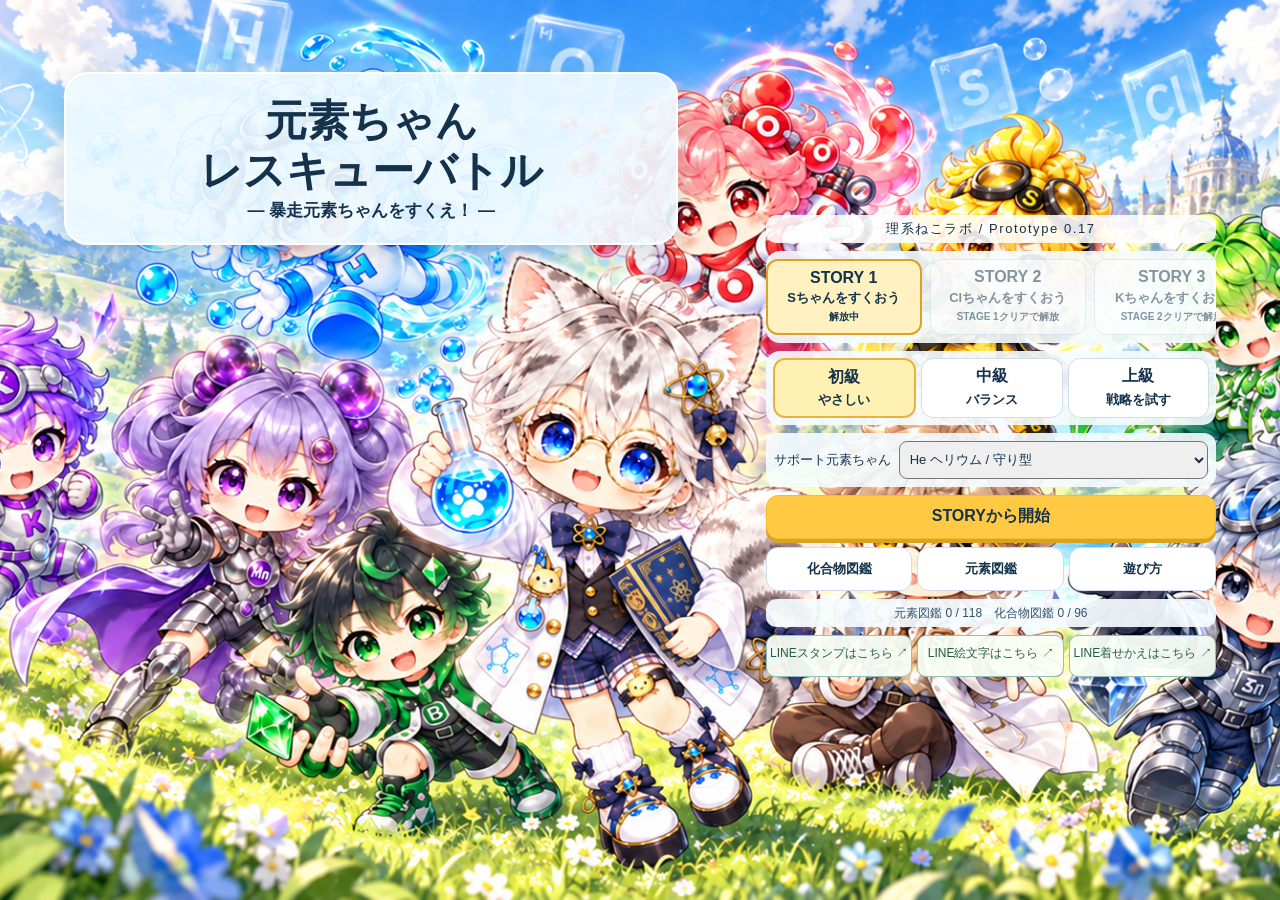
==== commit 24b74d02: "Preview 0.17: validate portrait title layout B and preserve revised r2 visuals" ====
--- a/docs/preview-017/index.html
+++ b/docs/preview-017/index.html
@@ -1,5 +1,5 @@
 <!doctype html><html lang="ja"><head><meta charset="utf-8"><meta name="viewport" content="width=device-width,initial-scale=1,viewport-fit=cover"><title>元素ちゃんレスキューバトル ― 暴走元素ちゃんをすくえ！ ―</title><link rel="icon" href="data:,"><link rel="stylesheet" href="stage.css?v=017-local-20261007"><link rel="stylesheet" href="upgrade.css?v=017-local-20261007"><link rel="stylesheet" href="experience.css?v=017-local-20261007"><link rel="stylesheet" href="identity.css?v=017-local-20261007"></head><body class="recovery015"><main>
-<section id="title-screen" class="screen title"><p class="eyebrow">理系ねこラボ / Prototype 0.17</p><div class="title-hero title016"><picture><source media="(max-width:700px)" srcset="assets/title016/mobile.png"><img src="assets/title016/pc.png" alt="原っぱに集まる元素ちゃんたちと理系ねこラボのマイキャラ"></picture><div class="title-copy016"><h1>元素ちゃん<br>レスキューバトル</h1><p class="subtitle">― 暴走元素ちゃんをすくえ！ ―</p></div></div><div id="stage-picker" class="stage-picker"></div><div id="difficulty-picker" class="difficulty-picker"></div><label class="support-picker">サポート元素ちゃん <select id="support-select"></select></label><button id="start-button" class="primary">STORYから開始</button><div class="title-links"><button id="compound-book">化合物図鑑</button><button id="element-book">元素図鑑</button><button class="help-open">遊び方</button></div><p id="collection-progress" class="collection-progress"></p><a class="line-link" href="https://line.me/S/shop/sticker/author/6599833" target="_blank" rel="noopener noreferrer"><b>元素ちゃん達の日常 ↗</b><span>スタンプ・絵文字・着せかえはこちら</span></a><p class="science">元素の種類と個数をそろえるゲームです。実際の反応条件は再現しません。タイプ相性や戦闘効果はゲーム上のルールです。</p></section>
+<section id="title-screen" class="screen title"><p class="eyebrow">理系ねこラボ / Prototype 0.17</p><div class="title-hero title016"><picture><source media="(max-width:700px) and (orientation:portrait)" srcset="assets/title017/mobile-portrait-r2.png"><source media="(max-width:700px)" srcset="assets/title016/mobile.png"><img src="assets/title016/pc.png" alt="原っぱに集まる元素ちゃんたちと理系ねこラボのマイキャラ"></picture><div class="title-copy016"><h1>元素ちゃん<br>レスキューバトル</h1><p class="subtitle">― 暴走元素ちゃんをすくえ！ ―</p></div></div><div id="stage-picker" class="stage-picker"></div><div id="difficulty-picker" class="difficulty-picker"></div><label class="support-picker">サポート元素ちゃん <select id="support-select"></select></label><button id="start-button" class="primary">STORYから開始</button><div class="title-links"><button id="compound-book">化合物図鑑</button><button id="element-book">元素図鑑</button><button class="help-open">遊び方</button></div><p id="collection-progress" class="collection-progress"></p><a class="line-link" href="https://line.me/S/shop/sticker/author/6599833" target="_blank" rel="noopener noreferrer"><b>元素ちゃん達の日常 ↗</b><span>スタンプ・絵文字・着せかえはこちら</span></a><p class="science">元素の種類と個数をそろえるゲームです。実際の反応条件は再現しません。タイプ相性や戦闘効果はゲーム上のルールです。</p></section>
 <section id="story-screen" class="screen story" hidden><header><strong id="story-heading"></strong><button id="story-bgm">BGM</button><button id="story-skip">スキップ</button></header><div id="story-cast"></div><div class="dialogue-window"><b id="story-name"></b><p id="story-dialogue"></p><div class="story-controls"><small id="story-step"></small><button id="story-next" class="primary">次へ</button></div></div></section>
 <section id="game-screen" class="screen game" hidden><header class="game-header"><b id="stage-label">雑魚戦</b><span id="turn-label"></span><button id="bgm-toggle">BGM OFF</button><button id="se-toggle">SE ON</button><button class="help-open" aria-label="遊び方">?</button></header>
 <div class="battle-hud"><section id="enemy-panel" class="hud">
@@ -13,4 +13,4 @@
 <footer class="action-bar"><div class="support-row"><span id="support-portrait"></span><div class="support-information"><span id="support-label"></span><div class="charge"><label>サポート <b id="charge-value">0%</b></label><progress id="charge-bar" max="100" value="0"></progress></div></div><button id="special-button">サポート発動</button></div><div id="message" role="status">候補をタップすると必要な元素を選べます。</div><div class="actions"><button id="clear-button">クリア</button><button id="shuffle-button">手札入替</button><button id="emergency-button">緊急入替</button><button id="craft-button" class="primary">組成を完成</button></div></footer></section>
 <section id="result-screen" class="screen result" hidden><p id="result-outcome"></p><h1 id="result-title"></h1><div id="rescue-card"></div><div id="result-stats"></div><h2>今回作った化合物</h2><div id="result-list"></div><div class="result-actions"><button id="next-stage-button">次へ</button><button id="replay-button" class="primary">再挑戦</button><button id="title-button">タイトル</button></div></section></main>
 <div id="presentation" hidden aria-live="polite"><div id="reaction-particles"></div><div id="presentation-card"></div><small id="composition-counter" hidden></small><div id="reaction-core" hidden></div></div><dialog id="info-modal"><button id="close-modal" class="modal-close">閉じる</button><h2 id="modal-title"></h2><div id="modal-content"></div></dialog><div id="preload" hidden></div>
-<script src="preview-storage017.js"></script><script src="data.js?v=017-local-20261007"></script><script src="roles.js?v=017-local-20261007"></script><script src="battle-engine.js?v=017-local-20261007"></script><script src="audio.js?v=017-local-20261007"></script><script src="stage-data.js?v=017-local-20261007"></script><script src="upgrade-data.js?v=017-local-20261007"></script><script src="stage-engine.js?v=017-local-20261007"></script><script src="upgrade-engine.js?v=017-local-20261007"></script><script src="rescue-engine.js?v=017-local-20261007"></script><script src="emblems-v2.js?v=017-local-20261007"></script><script src="identity-data.js?v=017-local-20261007"></script><script src="identity-engine.js?v=017-local-20261007"></script><script src="story-data.js?v=017-local-20261007"></script><script src="content014.js?v=017-local-20261007"></script><script src="content015.js?v=017-local-20261007"></script><script src="content016.js?v=017-local-20261007"></script><script src="content017.js?v=017-local-20261007"></script><script src="story-engine.js?v=017-local-20261007"></script><script src="polish.js?v=017-local-20261007"></script><script src="audio017.js?v=017-local-20261007"></script><link rel="stylesheet" href="rescue013.css?v=017-local-20261007"><link rel="stylesheet" href="final013.css?v=017-local-20261007"><script src="progress015.js?v=017-local-20261007"></script><script src="progress017.js?v=017-local-20261007"></script><script src="special014.js?v=017-local-20261007"></script><script src="engine015.js?v=017-local-20261007"></script><script src="rescue-app.js?v=017-local-20261007"></script><link rel="stylesheet" href="ui014.css?v=017-local-20261007"><script src="ui014.js?v=017-local-20261007"></script><link rel="stylesheet" href="ui015.css?v=017-local-20261007"><script src="ui015.js?v=017-local-20261007"></script><script src="effects017.js?v=017-local-20261007"></script><script src="ui017.js?v=017-local-20261007"></script><link rel="stylesheet" href="ui017.css?v=017-local-20261007"></body></html>
+<script src="preview-storage017.js"></script><script src="data.js?v=017-local-20261007"></script><script src="roles.js?v=017-local-20261007"></script><script src="battle-engine.js?v=017-local-20261007"></script><script src="audio.js?v=017-local-20261007"></script><script src="stage-data.js?v=017-local-20261007"></script><script src="upgrade-data.js?v=017-local-20261007"></script><script src="stage-engine.js?v=017-local-20261007"></script><script src="upgrade-engine.js?v=017-local-20261007"></script><script src="rescue-engine.js?v=017-local-20261007"></script><script src="emblems-v2.js?v=017-local-20261007"></script><script src="identity-data.js?v=017-local-20261007"></script><script src="identity-engine.js?v=017-local-20261007"></script><script src="story-data.js?v=017-local-20261007"></script><script src="content014.js?v=017-local-20261007"></script><script src="content015.js?v=017-local-20261007"></script><script src="content016.js?v=017-local-20261007"></script><script src="content017.js?v=017-local-20261007"></script><script src="story-engine.js?v=017-local-20261007"></script><script src="polish.js?v=017-local-20261007"></script><script src="audio017.js?v=017-local-20261007"></script><link rel="stylesheet" href="rescue013.css?v=017-local-20261007"><link rel="stylesheet" href="final013.css?v=017-local-20261007"><script src="progress015.js?v=017-local-20261007"></script><script src="progress017.js?v=017-local-20261007"></script><script src="special014.js?v=017-local-20261007"></script><script src="engine015.js?v=017-local-20261007"></script><script src="rescue-app.js?v=017-local-20261007"></script><link rel="stylesheet" href="ui014.css?v=017-local-20261007"><script src="ui014.js?v=017-local-20261007"></script><link rel="stylesheet" href="ui015.css?v=017-local-20261007"><script src="ui015.js?v=017-local-20261007"></script><script src="effects017.js?v=20261008-r2"></script><script src="ui017.js?v=017-local-20261007"></script><link rel="stylesheet" href="ui017.css?v=20261008-layout-b"><link rel="stylesheet" href="revised017.css?v=20261008-layout-b"><script src="revised017.js?v=20261008-layout-b"></script></body></html>
--- a/docs/preview-017/ui017.css
+++ b/docs/preview-017/ui017.css
@@ -8,7 +8,37 @@
 .version017 .reaction-copy{filter:drop-shadow(0 0 8px var(--type-accent)) drop-shadow(-12px 15px 8px var(--type-accent))}.formula-projectile017{position:absolute;z-index:10;font-size:30px;font-weight:900;color:#14324b;background:#fff;border:3px solid var(--type-accent);border-radius:50%;padding:12px;box-shadow:0 0 25px var(--type-accent),-20px 20px 12px var(--type-accent)}.formula-projectile017.DEFENSE,.formula-projectile017.SHIELD{border-radius:10px}.formula-projectile017.SUPPORT,.formula-projectile017.UTILITY,.formula-projectile017.COMBO_SUPPORT{border-style:double;border-width:6px}
 .effect017{position:absolute;inset:0;pointer-events:none;z-index:6;display:grid;place-items:center}.effect017:before,.effect017:after{content:'';position:absolute;width:80px;height:80px;border:3px solid var(--type-accent);border-radius:50%;animation:wave017 .9s ease-out forwards}.effect017:after{animation-delay:.12s}.effect017 i{position:absolute;width:7px;height:7px;border-radius:50%;background:var(--type-accent);box-shadow:0 0 10px var(--type-accent);animation:spark017 .85s ease-out forwards;--angle:0deg}.effect017 i:nth-child(2){--angle:45deg}.effect017 i:nth-child(3){--angle:90deg}.effect017 i:nth-child(4){--angle:135deg}.effect017 i:nth-child(5){--angle:180deg}.effect017 i:nth-child(6){--angle:225deg}.effect017 i:nth-child(7){--angle:270deg}.effect017 i:nth-child(8){--angle:315deg}.impact-weak{--impact-scale:1.5}.impact-normal{--impact-scale:1}.impact-resist{--impact-scale:.3}.impact-resist i:nth-child(n+3){display:none}.impact-break{--impact-scale:2}.impact-break:before{border-style:dashed;border-width:6px}.impact-special{--impact-scale:2.4}.barrier:before{border-radius:12px;border-width:7px;box-shadow:inset 0 0 20px #79bfff}.heal-wave{--type-accent:#65ce97}.buff-wave:after{border-style:dashed}.impact-caption017{position:absolute;right:10px;top:30%;z-index:7;font-size:25px;font-weight:900;color:#714307;background:#fff1bde8;padding:4px;border-radius:8px}.impact-caption017.resist{font-size:15px;background:#ffffffd9}.shake017{animation:shake017 .35s ease-out}
 @keyframes orbit017{to{rotate:360deg}}@keyframes wave017{to{transform:scale(calc(2 * var(--impact-scale,1)));opacity:0}}@keyframes spark017{to{transform:rotate(var(--angle)) translateX(calc(70px * var(--impact-scale,1)));opacity:0}}@keyframes shake017{25%{translate:-3px}50%{translate:3px}75%{translate:-2px}}
-@media(max-width:700px){.version017 .title{display:flex;flex-direction:column;justify-content:flex-end;gap:5px;padding:6px 10px max(10px,env(safe-area-inset-bottom));height:100svh;height:100dvh}.version017 .title>*:not(.title-hero){width:100%;flex:0 0 auto}.version017 .title-copy016{top:10%;left:6%;width:88%;padding:10px;background:#effaffdc}.version017 .title-copy016 h1{font-size:30px;text-align:center}.version017 .subtitle{font-size:12px;text-align:center}.version017 .title>.eyebrow{font-size:11px;padding:3px 8px}.version017 .stage-picker{padding:5px}.version017 .stage-picker button{flex-basis:125px;min-height:62px}.version017 .difficulty-picker{padding:5px}.version017 .difficulty-picker button{min-height:38px;font-size:12px}.version017 .support-picker{padding:5px;font-size:12px}.version017 .support-picker select{min-height:34px}.version017 .title #start-button{min-height:45px;font-size:16px}.version017 .title-links button{min-height:39px;font-size:12px}.version017 .line-links a{min-height:40px;font-size:11px;padding:7px 2px}.version017 .collection-progress{font-size:11px;padding:4px 8px}.version017 .science{font-size:10px;padding:4px 8px}.version017 .reset-links button{min-height:34px;font-size:10px}.tutorial-replay017{font-size:11px;padding:3px 6px}.reaction-field017{width:290px;height:290px}.version017 #presentation-card{padding:12px;border-radius:28px}.version017 #presentation-card .completion-name{font-size:23px}.version017 #presentation-card>strong{font-size:35px}}
+@media(max-width:700px){.reaction-field017{width:290px;height:290px}.version017 #presentation-card{padding:12px;border-radius:28px}.version017 #presentation-card .completion-name{font-size:23px}.version017 #presentation-card>strong{font-size:35px}}
+/* Architecture B: portrait artwork and controls reserve separate normal-flow space. */
+@media(max-width:700px) and (orientation:portrait){
+.version017 #title-screen{--title-pad-top:max(10px,env(safe-area-inset-top));--title-pad-bottom:max(10px,env(safe-area-inset-bottom));--portrait-size:clamp(200px,calc(100vh - var(--title-pad-top) - var(--title-pad-bottom) - 532px),240px);display:flex;flex-direction:column;justify-content:flex-start;gap:4px;width:100%;max-width:none;height:auto;min-height:100vh;min-height:100svh;padding:var(--title-pad-top) max(12px,env(safe-area-inset-right)) var(--title-pad-bottom) max(12px,env(safe-area-inset-left));overflow:visible;background:#e3f5ff}
+@supports(height:100svh){.version017 #title-screen{--portrait-size:clamp(200px,calc(100svh - var(--title-pad-top) - var(--title-pad-bottom) - 532px),240px)}}
+@supports(height:100dvh){.version017 #title-screen{--portrait-size:clamp(200px,calc(100dvh - var(--title-pad-top) - var(--title-pad-bottom) - 532px),240px)}}
+.version017 #title-screen>*{width:100%;min-width:0;box-sizing:border-box;flex:0 0 auto;grid-column:auto;margin:0;position:static;inset:auto;transform:none}
+.version017 #title-screen>.eyebrow{display:grid;place-items:center;min-height:28px;padding:3px 8px;font-size:12px;line-height:20px;text-align:center;background:#f5fcff;border:1px solid #fff;border-radius:10px}
+.version017 #title-screen .title-hero{position:static;inset:auto;z-index:auto;display:flex;flex-direction:column;gap:4px;width:100%;padding:0;margin:0;grid-column:auto;overflow:visible;background:none;border:0;border-radius:0;box-shadow:none}
+.version017 #title-screen .title-hero picture{display:block;flex:0 0 auto;width:var(--portrait-size);height:var(--portrait-size);aspect-ratio:1;margin:0 auto;overflow:hidden;border-radius:18px;background:#e9f7ff}
+.version017 #title-screen .title-hero img{display:block;width:100%;height:100%;max-height:none;padding:0;object-fit:cover;object-position:center top;transform:none}
+.version017 #title-screen .title-copy016{position:static;inset:auto;left:auto;top:auto;transform:none;z-index:auto;width:100%;padding:0;margin:0;background:none;border:0;border-radius:0;box-shadow:none;color:#133956;text-shadow:0 1px #fff}
+.version017 #title-screen .title-copy016 h1{font-size:28px;line-height:30px;text-align:center;letter-spacing:0;margin:0}.version017 #title-screen .title-copy016 h1 br{display:block}
+.version017 #title-screen .subtitle{font-size:13px;line-height:16px;text-align:center;margin:4px 0 0}
+.version017 #title-screen .stage-picker{display:flex;flex-wrap:nowrap;gap:6px;min-height:88px;padding:0 0 2px;margin:0;overflow-x:auto;scrollbar-width:thin;scroll-snap-type:x proximity;overscroll-behavior-x:contain;background:#f2faff}
+.version017 #title-screen .stage-picker button{flex:0 0 148px;min-height:80px;display:grid;grid-template-rows:auto auto auto;align-content:start;gap:0;padding:6px;white-space:normal;scroll-snap-align:start}
+.version017 #title-screen .stage-picker button b{font-size:14px;line-height:18px}.version017 #title-screen .stage-picker button span{font-size:14px;line-height:16px}.version017 #title-screen .stage-picker button small{font-size:12px;line-height:14px}
+.version017 #title-screen .difficulty-picker{display:grid;grid-template-columns:repeat(3,minmax(0,1fr));padding:0;gap:5px;background:#f2faff}
+.version017 #title-screen .difficulty-picker button{min-height:48px;padding:4px;gap:0;font-size:13px;line-height:18px}.version017 #title-screen .difficulty-picker button small{font-size:12px;line-height:14px}
+.version017 #title-screen .support-picker{display:flex;align-items:center;gap:8px;padding:0 8px;font-size:13px;line-height:18px;background:#f2faff}
+.version017 #title-screen .support-picker select{flex:1;min-width:0;min-height:44px;font-size:14px;padding:4px;margin:0}
+.version017 #title-screen #start-button{min-height:48px;padding:8px;font-size:18px;border-radius:13px;box-shadow:0 3px 0 #224c7b}
+.version017 #title-screen .title-links{display:grid;grid-template-columns:repeat(3,minmax(0,1fr));gap:5px}.version017 #title-screen .title-links button{min-height:44px;padding:5px;font-size:13px}
+.version017 #title-screen .collection-progress{min-height:20px;font-size:12px;line-height:16px;padding:2px 6px;background:#f2faff;text-align:center}
+.version017 #title-screen .line-links{display:grid;grid-template-columns:repeat(3,minmax(0,1fr));gap:6px}.version017 #title-screen .line-links a{display:flex;align-items:center;justify-content:center;min-width:0;min-height:48px;font-size:12px;line-height:16px;padding:6px 2px;background:#effbed}
+.version017 #title-screen .science{font-size:12px;line-height:17px;padding:4px 8px;background:#f2faff}.version017 #title-screen .reset-links button{min-height:44px;font-size:12px;padding:6px}
+.version017 #title-screen .tutorial-replay017{font-size:12px;line-height:18px;padding:6px;min-height:44px}
+}
+/* Short landscape keeps the wide hero and offers scroll instead of clipping controls. */
+@media(max-height:500px) and (orientation:landscape){.version017 .title{height:auto;min-height:100dvh;padding:12px 3vw;grid-template-columns:minmax(0,1fr) minmax(320px,1fr);gap:6px 3vw}.version017 .title-copy016{font-size:24px;left:3vw;top:10%;width:43%;padding:12px}.version017 .title-copy016 h1{font-size:30px}}
+
 .atom-trail017{position:absolute;height:4px;transform-origin:0 50%;background:linear-gradient(90deg,transparent,var(--type-accent),#fff);box-shadow:0 0 8px var(--type-accent);pointer-events:none;animation:trail017 .7s ease-out forwards}
 #presentation[data-grade=special] .formula-projectile017{font-size:38px;padding:18px;box-shadow:0 0 0 5px #f6d5ff,0 0 40px #d17aff,-25px 25px 18px var(--type-accent)}
 #presentation[data-visual-type=chloride] .reaction-field017 i{border-radius:30%;border-style:dashed}#presentation[data-visual-type=hydroxide] .reaction-field017 i{animation:wave017 1.2s ease-out infinite}#presentation[data-visual-type=sulfide] .reaction-field017 span{font-size:44px}#presentation[data-visual-type=nitride] .reaction-field017 i:nth-child(2){border-style:dotted}#presentation[data-visual-type=organic] .reaction-field017 i{border-style:dotted}#presentation[data-visual-type=hydride] .reaction-field017 i{border-width:5px}#presentation[data-visual-type=carbonate] .reaction-field017 i:nth-child(2){border-style:double;border-width:6px}
--- a/docs/preview-017/revised017.css
+++ b/docs/preview-017/revised017.css
@@ -0,0 +1,48 @@
+/* Preview-only support picker and type-projectile presentation. */
+#info-modal.support-choice-mode{width:min(900px,94vw);height:min(640px,86dvh);max-height:86dvh;padding:16px;border:2px solid #93cdea;border-radius:24px;background:linear-gradient(150deg,#f6fcff,#e6f1ff)}
+#info-modal.support-choice-mode #modal-content{display:grid;grid-template-rows:minmax(0,1fr) auto auto;gap:12px;overflow:visible;min-height:0}
+.support-choice-mode .support-cards017{display:grid;grid-template-columns:none;grid-auto-flow:column;grid-auto-columns:minmax(220px,1fr);gap:12px;overflow-x:auto;overflow-y:auto;min-height:0;padding:12px 8px;scroll-snap-type:x mandatory;align-items:stretch}
+.support-choice-mode .support-cards017 button{display:flex;flex-direction:column;align-items:center;justify-content:flex-start;gap:8px;padding:14px 12px;border:2px solid #afc9df;border-radius:18px;background:#fff;color:#16364c;scroll-snap-align:center;min-width:0;position:relative;box-shadow:0 3px 8px #20517b14;text-align:center}
+.support-choice-mode .support-cards017 button img{position:static;width:100%;height:160px;object-fit:contain;transform:none;max-height:none;filter:drop-shadow(0 5px 4px #38668025)}
+.support-choice-mode .support-cards017 .support-image{width:100%;height:160px;flex:0 0 160px;padding:4px;display:block}
+.support-choice-mode .support-cards017 button b{font-size:22px;line-height:1.2}.support-choice-mode .support-cards017 button strong{font-size:16px;color:#25478f}.support-choice-mode .support-cards017 button small{font-size:14px;line-height:1.4}
+.support-choice-mode .support-cards017 button.active{border:3px solid #287dc6;background:linear-gradient(#edf8ff,#fff);box-shadow:0 0 0 3px #b8e6ff,0 7px 14px #22597a30}
+.support-choice-mode .support-cards017 button.active:after{content:'✓ 選択中';position:absolute;top:6px;right:6px;background:#1763a5;color:white;font-size:12px;font-weight:900;padding:4px 8px;border-radius:20px}
+#selected-support-label{margin:0;text-align:center;background:#dcefff;padding:10px;border-radius:10px;font-size:15px;font-weight:800}
+#support-go{min-height:50px;width:100%;margin:0;border-radius:14px;font-size:18px;box-shadow:0 4px 0 #143c6f}
+.formula-projectile017{width:100px;height:100px;padding:0;border:0;background:none;border-radius:0;box-shadow:none;display:grid;place-items:center;isolation:isolate;filter:drop-shadow(0 0 9px var(--type-accent));color:#102b44}
+.projectile-formula017{z-index:3;display:grid;place-items:center;min-width:70px;min-height:48px;padding:6px 10px;background:#fffef6;border:2px solid var(--type-accent);border-radius:12px;font-size:25px;line-height:1;box-shadow:inset 0 0 12px #ffffff,0 0 12px var(--type-accent);text-shadow:0 1px white}.projectile-formula017 sub{font-size:65%}
+.projectile-aura017{position:absolute;inset:0;background:radial-gradient(circle,#fff8 0%,var(--type-accent) 40%,transparent 70%);z-index:-1}
+.projectile-orbit017{position:absolute;inset:7px;border:4px double var(--type-accent);border-radius:50%;transform:rotate(-25deg) scaleY(.7);box-shadow:0 0 8px var(--type-accent)}.projectile-orbit017.second{transform:rotate(55deg) scaleY(.7);border-style:dashed}
+.projectile-fragments017{position:absolute;inset:-8px;color:white;font-size:28px;text-shadow:0 0 5px var(--type-accent);letter-spacing:15px}
+.formula-projectile017[data-type=oxide] .projectile-aura017{background:conic-gradient(from 20deg,transparent,#ffdb52,#ff6545,transparent,#ff6545,#ffdb52,transparent);clip-path:polygon(50% 0,62% 28%,91% 12%,76% 47%,100% 65%,66% 68%,60% 100%,42% 75%,10% 90%,25% 55%,0 32%,33% 33%)}
+.formula-projectile017[data-type=oxide] .projectile-orbit017{border-radius:25%;border-color:#ffae53}
+.formula-projectile017[data-type=hydroxide] .projectile-aura017{border:3px solid #75ddff;background:radial-gradient(ellipse,#e1f9ff,#379eff99);border-radius:50% 50% 50% 8%;transform:rotate(-45deg)}
+.formula-projectile017[data-type=hydroxide] .projectile-orbit017{border-color:#b5efff;border-width:3px;border-style:solid;transform:rotate(10deg) scaleY(.45)}
+.formula-projectile017[data-type=chloride] .projectile-orbit017{border-radius:4px;transform:rotate(45deg);border-width:5px}.formula-projectile017[data-type=sulfide] .projectile-orbit017{border-radius:12%;border-style:dotted;transform:rotate(45deg)}
+.formula-projectile017[data-type=acid] .projectile-aura017,.formula-projectile017[data-type=nitrate] .projectile-aura017{background:linear-gradient(35deg,#aafaff,#9676f5,#fff);clip-path:polygon(50% 0,65% 34%,100% 50%,65% 65%,50% 100%,35% 65%,0 50%,35% 34%)}
+.formula-projectile017[data-type=acid] .projectile-orbit017,.formula-projectile017[data-type=nitrate] .projectile-orbit017{border-radius:8px;transform:rotate(35deg) scaleX(1.2);border-style:double}
+.formula-projectile017[data-type=carbonate] .projectile-orbit017{border:5px dotted #e0faff;box-shadow:0 0 10px #9cdcf4}.formula-projectile017[data-type=sulfate] .projectile-orbit017{border-radius:25%;border-style:dashed;transform:rotate(30deg)}
+.effect017[data-type=chloride] i{width:4px;height:24px;border-radius:0;background:#d9ff9b}.effect017[data-type=chloride]:before{border-radius:8px;rotate:45deg}
+.effect017[data-type=sulfide] i{width:15px;height:10px;clip-path:polygon(0 0,75% 15%,40% 55%,100% 100%,15% 80%,40% 40%)}
+.effect017[data-type=acid] i,.effect017[data-type=nitrate] i{width:5px;height:25px;border-radius:0;background:linear-gradient(#fff,#9ca1ff)}.effect017[data-type=acid]:before{border-radius:10%;border-width:5px;rotate:35deg}
+.effect017[data-type=carbonate] i{width:17px;height:17px;background:#e5faff70;border:2px solid #defaff;box-shadow:0 0 8px #e5faff}
+.projectile-trail017{position:absolute;width:65px;height:65px;z-index:4;border:3px solid var(--type-accent);border-radius:50%;background:radial-gradient(circle,#fff8,var(--type-accent),transparent);pointer-events:none;filter:blur(2px)}
+.projectile-trail017[data-type=oxide]{clip-path:polygon(50% 0,100% 80%,60% 65%,50% 100%,0 80%);border-radius:0}.projectile-trail017[data-type=hydroxide]{border-radius:50% 50% 50% 8%;background:#66ceff80}
+.impact-core017{position:absolute;width:100px;height:100px;background:radial-gradient(circle,#fff 8%,var(--type-accent) 22%,transparent 68%);animation:impact-core017 .45s ease-out forwards}
+.impact-rays017{position:absolute;width:130px;height:130px;background:repeating-conic-gradient(from 0deg,transparent 0deg 20deg,var(--type-accent) 21deg 24deg,transparent 25deg 45deg);mask-image:radial-gradient(transparent 15%,#000 45%,transparent 70%);animation:impact-core017 .65s ease-out forwards}
+.effect017[data-type=oxide] i{width:12px;height:22px;clip-path:polygon(50% 0,100% 100%,40% 75%,0 100%);border-radius:0;background:linear-gradient(#ffea82,#ff6545)}
+.effect017[data-type=hydroxide] i{width:13px;height:19px;border-radius:50% 50% 50% 4%;background:#70d6ff}.effect017[data-type=hydroxide]:after{border-width:6px;border-color:#a7ebff;transform:scaleY(.65)}
+.effect017.impact-weak .impact-core017{width:180px;height:180px}.effect017.impact-weak .impact-rays017{width:210px;height:210px}.effect017.impact-break .impact-core017,.effect017.impact-special .impact-core017{width:230px;height:230px}
+.effect017.impact-resist .impact-core017{width:35px;height:35px;background:radial-gradient(circle,#fff,var(--type-accent),transparent)}.effect017.impact-resist .impact-rays017{display:none}
+@keyframes impact-core017{from{transform:scale(.25);opacity:1}to{transform:scale(1.7);opacity:0}}
+@media(max-width:700px){#info-modal.support-choice-mode{height:min(660px,88dvh);padding:12px}.support-choice-mode .support-cards017{grid-auto-columns:80%;gap:14px;padding:8px}.support-choice-mode .support-cards017 .support-image{height:190px;flex-basis:190px}.support-choice-mode .support-cards017 button img{height:100%}.support-choice-mode .support-cards017 button b{font-size:23px}#support-go{min-height:52px}}
+@media(prefers-reduced-motion:reduce){.impact-core017,.impact-rays017{animation:none;opacity:.5}.projectile-trail017{display:none}}
+.title-options017,.title-options-content017{display:contents}.title-options017>summary{display:none}
+@media(max-width:700px) and (orientation:portrait){
+ .version017 #title-screen .title-options017{display:block;position:static;color:#21475e;background:#f1faff;border-radius:10px}
+ .version017 #title-screen .title-options017>summary{display:block;min-height:44px;padding:12px 8px;line-height:20px;text-align:center;font-size:12px;cursor:pointer}
+ .version017 #title-screen .title-options017:not([open]) .title-options-content017{display:none}
+ .version017 #title-screen .title-options017[open] .title-options-content017{display:grid;gap:8px;position:static;inset:auto;transform:none;padding:12px;background:#f5fcff;border:2px solid #8fc6e4;border-radius:14px;box-shadow:0 4px 16px #17354c44}
+ .version017 #title-screen .title-options-content017>*{position:static;inset:auto;transform:none;min-width:0;margin:0}
+}
